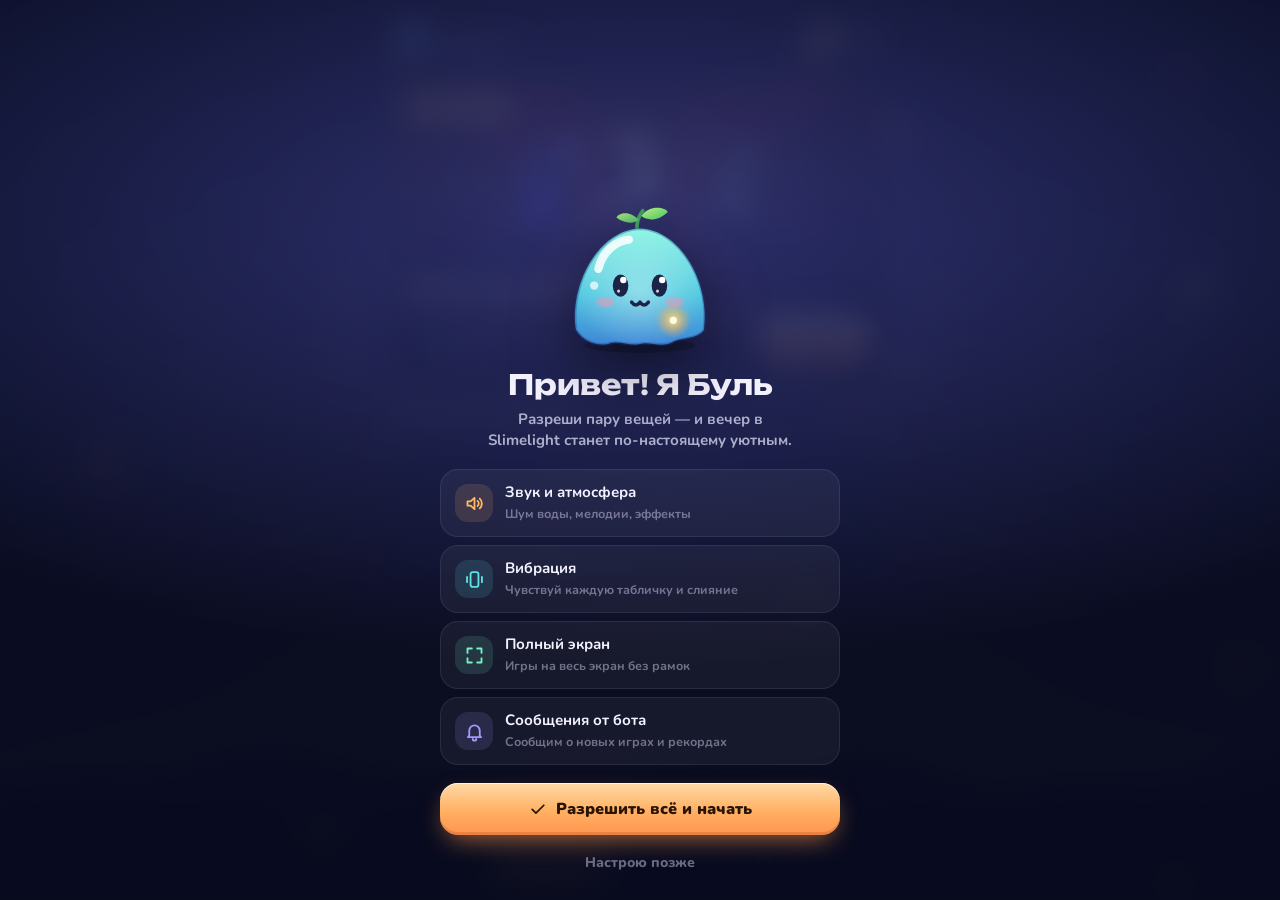
==== ПРЕВЬЮ/preview/index.html @ 26a7b018 "Add files via upload" ====
<!DOCTYPE html>
<html lang="ru">
<head>
  <meta charset="UTF-8" />
  <meta name="viewport" content="width=device-width, initial-scale=1, maximum-scale=1, user-scalable=no, viewport-fit=cover" />
  <meta name="theme-color" content="#0b1026" />
  <meta name="format-detection" content="telephone=no" />
  <title>Slimelight — игровой вечер</title>
  <link rel="preconnect" href="https://fonts.googleapis.com" />
  <link rel="preconnect" href="https://fonts.gstatic.com" crossorigin />
  <link href="https://fonts.googleapis.com/css2?family=Nunito:wght@600;700;800;900&family=Unbounded:wght@500;600;700;800&display=swap" rel="stylesheet" />
  <link rel="stylesheet" href="styles.css" />
  <script src="https://telegram.org/js/telegram-web-app.js?57"></script>
</head>
<body>
  <div id="app">
    <canvas id="bg" aria-hidden="true"></canvas>
    <main id="screens"></main>
    <nav id="tabbar"></nav>
    <canvas id="fx" aria-hidden="true"></canvas>
    <div id="layer"></div>
    <div id="toasts"></div>
  </div>
  <div id="boot">
    <div class="boot-glow"></div>
    <div class="boot-word">Slimelight</div>
  </div>
  <script src="app.js"></script>
</body>
</html>
---- ПРЕВЬЮ/preview/styles.css ----
/* ==========================================================
   SLIMELIGHT — design system
   Вечерняя палитра: глубокий индиго + тёплый свет фонарей
   ========================================================== */
:root {
  --bg0: #0a0f24;
  --bg1: #121a3a;
  --bg2: #1b2552;
  --line: rgba(196, 206, 255, 0.10);
  --line2: rgba(196, 206, 255, 0.18);
  --glass: rgba(28, 36, 82, 0.52);
  --glass2: rgba(40, 50, 108, 0.55);
  --ink: #f4f2ff;
  --ink2: rgba(232, 230, 255, 0.72);
  --ink3: rgba(214, 212, 245, 0.48);

  --amber: #ffb867;
  --amber2: #ff8f4e;
  --teal: #5fe0e4;
  --mint: #79efc2;
  --sky: #73c6ff;
  --violet: #a796ff;
  --pink: #ff8fb6;
  --coral: #ff7a7f;
  --lemon: #ffe17c;

  --r-s: 12px;
  --r-m: 18px;
  --r-l: 26px;
  --r-xl: 32px;

  --f-display: "Unbounded", "Nunito", system-ui, -apple-system, "Segoe UI", Roboto, sans-serif;
  --f-body: "Nunito", system-ui, -apple-system, "Segoe UI", Roboto, sans-serif;

  --ease-out: cubic-bezier(.22, 1, .36, 1);
  --ease-spring: cubic-bezier(.34, 1.56, .64, 1);
  --ease-in: cubic-bezier(.55, 0, .75, .2);

  --sa-top: max(env(safe-area-inset-top, 0px), calc(var(--tg-safe-area-inset-top, 0px) + var(--tg-content-safe-area-inset-top, 0px)));
  --sa-bot: max(env(safe-area-inset-bottom, 0px), var(--tg-safe-area-inset-bottom, 0px));
  --tabbar-h: 74px;
}

* { box-sizing: border-box; -webkit-tap-highlight-color: transparent; }
html, body {
  margin: 0; height: 100%; overflow: hidden;
  background: var(--bg0); color: var(--ink);
  font-family: var(--f-body); font-weight: 700;
  -webkit-font-smoothing: antialiased; -moz-osx-font-smoothing: grayscale;
  -webkit-user-select: none; user-select: none; -webkit-touch-callout: none;
  overscroll-behavior: none;
}
button { font: inherit; color: inherit; border: 0; background: none; padding: 0; cursor: pointer; }
svg { display: block; }

#app { position: fixed; inset: 0; overflow: hidden; overflow: clip; }
#bg { position: absolute; inset: 0; width: 100%; height: 100%; }
#fx { position: absolute; inset: 0; width: 100%; height: 100%; pointer-events: none; z-index: 60; }
#layer { position: absolute; inset: 0; pointer-events: none; z-index: 70; }
#layer > * { pointer-events: auto; }
#toasts { position: absolute; left: 0; right: 0; top: calc(var(--sa-top) + 10px); z-index: 90; display: flex; flex-direction: column; align-items: center; gap: 8px; pointer-events: none; }

/* ---------- boot ---------- */
#boot {
  position: fixed; inset: 0; z-index: 100; display: grid; place-items: center;
  background: radial-gradient(120% 80% at 50% 60%, #1a2150 0%, var(--bg0) 70%);
  transition: opacity .6s var(--ease-out), visibility .6s;
}
#boot.gone { opacity: 0; visibility: hidden; }
.boot-glow { position: absolute; width: 180px; height: 180px; border-radius: 50%; background: radial-gradient(circle, rgba(255,184,103,.55), rgba(255,143,78,0) 70%); filter: blur(6px); animation: bootPulse 1.6s ease-in-out infinite; }
.boot-word { position: relative; font-family: var(--f-display); font-weight: 700; font-size: 26px; letter-spacing: .02em; color: #fff3df; text-shadow: 0 0 24px rgba(255,184,103,.6); }
@keyframes bootPulse { 50% { transform: scale(1.18); opacity: .7; } }

/* ---------- screens ---------- */
#screens { position: absolute; inset: 0; z-index: 2; overflow: hidden; overflow: clip; }
.screen {
  position: absolute; inset: 0; overflow-y: auto; overflow-x: hidden;
  padding: calc(var(--sa-top) + 14px) 18px calc(var(--tabbar-h) + var(--sa-bot) + 26px);
  opacity: 0; visibility: hidden; transform: translateY(14px) scale(.985);
  transition: opacity .38s var(--ease-out), transform .5s var(--ease-out), visibility .38s;
  -webkit-overflow-scrolling: touch; scrollbar-width: none;
}
.screen::-webkit-scrollbar { display: none; }
.screen.on { opacity: 1; visibility: visible; transform: none; }
.screen.game { padding: 0; overflow: hidden; z-index: 5; background: var(--bg0); }
.screen.left { transform: translateX(-24px); }
.screen.right { transform: translateX(24px); }

/* ---------- tabbar ---------- */
#tabbar {
  position: absolute; z-index: 20; left: 50%; bottom: calc(var(--sa-bot) + 12px);
  transform: translateX(-50%); display: flex; gap: 4px; padding: 6px;
  border-radius: 999px; background: rgba(18, 24, 58, .72);
  border: 1px solid var(--line2);
  box-shadow: 0 18px 40px -12px rgba(0,0,0,.6), inset 0 1px 0 rgba(255,255,255,.06);
  backdrop-filter: blur(18px) saturate(1.3); -webkit-backdrop-filter: blur(18px) saturate(1.3);
  transition: transform .45s var(--ease-out), opacity .3s;
}
#tabbar.hide { transform: translate(-50%, 140%); opacity: 0; pointer-events: none; }
.tab {
  position: relative; display: flex; align-items: center; gap: 8px; height: 50px; padding: 0 20px;
  border-radius: 999px; color: var(--ink3); font-weight: 800; font-size: 15px;
  transition: color .3s, background .3s;
}
.tab svg { width: 22px; height: 22px; transition: transform .4s var(--ease-spring); }
.tab.on { color: #2a1606; background: linear-gradient(180deg, #ffd29a, #ffab5e); box-shadow: 0 6px 22px -4px rgba(255,160,80,.65), inset 0 1px 0 rgba(255,255,255,.55); }
.tab.on svg { transform: scale(1.08) rotate(-4deg); }
.tab:active { transform: scale(.96); }

/* ---------- common bits ---------- */
.h1 { font-family: var(--f-display); font-weight: 700; font-size: 26px; line-height: 1.12; letter-spacing: -.01em; margin: 0; }
.h2 { font-family: var(--f-display); font-weight: 600; font-size: 17px; letter-spacing: 0; margin: 0; }
.muted { color: var(--ink2); font-weight: 700; }
.dim { color: var(--ink3); }
.row { display: flex; align-items: center; gap: 10px; }
.sp { flex: 1; }

.glass {
  background: linear-gradient(180deg, rgba(44, 54, 116, .55), rgba(24, 31, 74, .55));
  border: 1px solid var(--line);
  border-radius: var(--r-l);
  box-shadow: inset 0 1px 0 rgba(255,255,255,.06), 0 20px 40px -24px rgba(0,0,0,.7);
  backdrop-filter: blur(14px); -webkit-backdrop-filter: blur(14px);
}

.btn {
  position: relative; display: inline-flex; align-items: center; justify-content: center; gap: 8px;
  height: 52px; padding: 0 22px; border-radius: 18px; font-weight: 900; font-size: 16px;
  color: #2b1405; background: linear-gradient(180deg, #ffd9a6 0%, #ffb062 55%, #ff9550 100%);
  box-shadow: 0 10px 26px -8px rgba(255,150,70,.7), inset 0 1px 0 rgba(255,255,255,.7), inset 0 -3px 0 rgba(170,70,20,.25);
  transition: transform .18s var(--ease-out), filter .2s;
}
.btn:active { transform: translateY(1px) scale(.97); filter: brightness(.96); }
.btn.ghost { color: var(--ink); background: rgba(255,255,255,.07); box-shadow: inset 0 0 0 1px var(--line2); }
.btn.teal { color: #062a2b; background: linear-gradient(180deg, #a9f6f0, #5fe0e4 60%, #3cc6d6); box-shadow: 0 10px 26px -8px rgba(80,220,230,.6), inset 0 1px 0 rgba(255,255,255,.7), inset 0 -3px 0 rgba(10,100,110,.25); }
.btn.wide { width: 100%; }
.btn svg { width: 20px; height: 20px; }

.icon-btn {
  width: 44px; height: 44px; border-radius: 15px; display: grid; place-items: center;
  background: rgba(18, 24, 58, .55); border: 1px solid var(--line2); color: var(--ink);
  backdrop-filter: blur(12px); -webkit-backdrop-filter: blur(12px);
  transition: transform .18s var(--ease-out), background .2s;
}
.icon-btn svg { width: 22px; height: 22px; }
.icon-btn:active { transform: scale(.92); background: rgba(40, 50, 100, .7); }

.chip { display: inline-flex; align-items: center; gap: 6px; height: 28px; padding: 0 11px; border-radius: 999px; font-size: 13px; font-weight: 800; background: rgba(255,255,255,.08); color: var(--ink2); }
.chip svg { width: 14px; height: 14px; }

/* ---------- odometer ---------- */
.odo { display: inline-flex; font-family: var(--f-display); font-weight: 700; font-variant-numeric: tabular-nums; line-height: 1; height: 1em; overflow: hidden; position: relative; transition: transform .25s var(--ease-spring), text-shadow .3s; }
.odo-col { display: block; width: .74em; height: 1em; overflow: hidden; text-align: center; position: relative; }
.odo-col.sep { width: .26em; }
.odo-strip { display: flex; flex-direction: column; will-change: transform; }
.odo-strip span { height: 1em; display: block; }
.odo.bump { transform: scale(1.16); text-shadow: 0 0 18px rgba(255, 220, 150, .9); }
.odo-col.new { animation: odoIn .4s var(--ease-spring); }
@keyframes odoIn { from { width: 0; opacity: 0; } }

/* ---------- toast ---------- */
.toast {
  display: flex; align-items: center; gap: 10px; max-width: 88vw;
  padding: 10px 16px 10px 10px; border-radius: 18px; font-weight: 800; font-size: 14px;
  background: rgba(22, 28, 66, .92); border: 1px solid var(--line2);
  box-shadow: 0 16px 34px -12px rgba(0,0,0,.7);
  backdrop-filter: blur(16px); -webkit-backdrop-filter: blur(16px);
  animation: toastIn .55s var(--ease-spring) both;
}
.toast.out { animation: toastOut .35s var(--ease-in) both; }
.toast .t-ic { width: 34px; height: 34px; flex: none; border-radius: 12px; display: grid; place-items: center; background: linear-gradient(180deg, #ffd29a, #ff9f57); color: #3b1a05; }
.toast .t-ic svg { width: 20px; height: 20px; }
.toast small { display: block; font-size: 12px; color: var(--ink3); font-weight: 700; }
@keyframes toastIn { from { opacity: 0; transform: translateY(-20px) scale(.9); } }
@keyframes toastOut { to { opacity: 0; transform: translateY(-14px) scale(.95); } }

/* ---------- modal ---------- */
.veil { position: absolute; inset: 0; z-index: 80; display: flex; align-items: flex-end; justify-content: center; padding: 16px 14px calc(var(--sa-bot) + 16px); background: rgba(5, 8, 22, .55); backdrop-filter: blur(6px); -webkit-backdrop-filter: blur(6px); animation: fadeIn .35s var(--ease-out) both; }
.veil.center { align-items: center; }
.veil.out { animation: fadeOut .3s ease both; }
.veil.out .sheet { animation: sheetOut .3s var(--ease-in) both; }
.sheet {
  position: relative; width: 100%; max-width: 440px; padding: 22px 20px 20px; border-radius: 30px;
  background: linear-gradient(180deg, #232d66 0%, #161d48 100%);
  border: 1px solid var(--line2);
  box-shadow: 0 30px 80px -20px rgba(0,0,0,.8), inset 0 1px 0 rgba(255,255,255,.08);
  animation: sheetIn .6s var(--ease-spring) both;
}
@keyframes fadeIn { from { opacity: 0; } }
@keyframes fadeOut { to { opacity: 0; } }
@keyframes sheetIn { from { opacity: 0; transform: translateY(60px) scale(.94); } }
@keyframes sheetOut { to { opacity: 0; transform: translateY(40px) scale(.96); } }

/* result sheet */
.res-hero { display: flex; flex-direction: column; align-items: center; text-align: center; margin-top: -64px; }
.res-hero .mascot { width: 116px; height: 104px; filter: drop-shadow(0 14px 22px rgba(0,0,0,.45)); animation: bob 2.6s ease-in-out infinite; }
.res-title { font-family: var(--f-display); font-weight: 700; font-size: 25px; margin: 8px 0 2px; }
.res-sub { color: var(--ink2); font-size: 14px; }
.res-score { font-family: var(--f-display); font-size: 46px; font-weight: 700; margin: 14px 0 4px; color: #fff4dc; text-shadow: 0 0 28px rgba(255,190,110,.55); }
.res-record { display: inline-flex; align-items: center; gap: 6px; height: 28px; padding: 0 12px; border-radius: 999px; font-size: 13px; font-weight: 900; color: #3a1c05; background: linear-gradient(180deg, #ffe7a6, #ffbf5c); animation: pop .6s .3s var(--ease-spring) both; }
.res-lines { margin: 16px 0 18px; display: grid; gap: 8px; }
.res-line { display: flex; align-items: center; justify-content: space-between; padding: 11px 14px; border-radius: 16px; background: rgba(255,255,255,.05); font-size: 14px; color: var(--ink2); }
.res-line b { color: var(--ink); font-family: var(--f-display); font-weight: 600; font-size: 14px; }
.res-btns { display: grid; grid-template-columns: 1fr 1.4fr; gap: 10px; }
@keyframes pop { from { opacity: 0; transform: scale(.4); } }
@keyframes bob { 50% { transform: translateY(-6px); } }

/* ---------- welcome ---------- */
.welcome { position: absolute; inset: 0; z-index: 85; display: flex; flex-direction: column; align-items: center; justify-content: flex-end; padding: calc(var(--sa-top) + 20px) 22px calc(var(--sa-bot) + 22px); background: radial-gradient(120% 70% at 50% 25%, rgba(46,52,120,.88), rgba(8,11,30,.97) 70%); backdrop-filter: blur(14px); -webkit-backdrop-filter: blur(14px); animation: fadeIn .5s both; overflow-y: auto; }
.welcome.out { animation: fadeOut .45s both; }
.welcome .mascot { width: 168px; height: 150px; margin-bottom: 10px; animation: bob 3s ease-in-out infinite; filter: drop-shadow(0 20px 30px rgba(0,0,0,.5)); }
.welcome h1 { font-family: var(--f-display); font-weight: 700; font-size: 28px; text-align: center; margin: 4px 0 8px; line-height: 1.15; }
.welcome p { margin: 0 0 18px; color: var(--ink2); text-align: center; font-size: 15px; max-width: 320px; line-height: 1.4; }
.perm-list { width: 100%; max-width: 400px; display: grid; gap: 8px; margin-bottom: 18px; }
.perm { display: flex; align-items: center; gap: 12px; padding: 12px 14px; border-radius: 18px; background: rgba(255,255,255,.05); border: 1px solid var(--line); animation: sheetIn .6s var(--ease-spring) both; }
.perm .p-ic { width: 38px; height: 38px; border-radius: 13px; display: grid; place-items: center; flex: none; }
.perm .p-ic svg { width: 21px; height: 21px; }
.perm b { display: block; font-size: 15px; }
.perm small { color: var(--ink3); font-size: 12.5px; font-weight: 700; }
.welcome .btn { width: 100%; max-width: 400px; }
.welcome .later { margin-top: 12px; color: var(--ink3); font-size: 14px; font-weight: 800; padding: 6px 12px; }

/* ==========================================================
   HOME
   ========================================================== */
.home-top { display: flex; align-items: center; gap: 12px; margin-bottom: 18px; }
.avatar { position: relative; width: 46px; height: 46px; border-radius: 16px; overflow: hidden; flex: none; background: linear-gradient(160deg, #3b4aa0, #232c66); display: grid; place-items: center; box-shadow: 0 0 0 2px rgba(255,190,110,.55), 0 8px 20px -6px rgba(255,160,80,.5); }
.avatar img { width: 100%; height: 100%; object-fit: cover; }
.avatar .mascot { width: 90%; height: 90%; margin-top: 12%; }
.avatar .ini { font-family: var(--f-display); font-weight: 700; font-size: 18px; }
.hello small { display: block; color: var(--ink3); font-size: 13px; }
.hello b { display: block; font-family: var(--f-display); font-weight: 600; font-size: 17px; max-width: 52vw; white-space: nowrap; overflow: hidden; text-overflow: ellipsis; }
.lvl-pill { display: flex; align-items: center; gap: 7px; height: 38px; padding: 0 12px 0 6px; border-radius: 999px; background: rgba(255,255,255,.07); border: 1px solid var(--line); font-size: 14px; font-weight: 900; }
.lvl-pill i { width: 28px; height: 28px; border-radius: 50%; display: grid; place-items: center; font-style: normal; font-family: var(--f-display); font-size: 12px; color: #3a1c05; background: linear-gradient(180deg, #ffe2a8, #ffae5e); }

.hero { position: relative; display: flex; align-items: flex-end; justify-content: space-between; margin: 4px 0 18px; min-height: 104px; }
.hero .h1 { max-width: 64%; }
.hero .h1 em { font-style: normal; background: linear-gradient(90deg, #ffd59c, #ff9a63); -webkit-background-clip: text; background-clip: text; color: transparent; }
.hero .hero-sub { margin-top: 8px; font-size: 14px; }
.hero-mascot { position: absolute; right: -6px; bottom: -8px; width: 128px; height: 124px; }
.hero-mascot .mascot { width: 100%; height: 100%; animation: bob 3.2s ease-in-out infinite; filter: drop-shadow(0 16px 20px rgba(0,0,0,.45)); }

.games { display: grid; grid-template-columns: 1fr 1fr; gap: 12px; }
.gcard {
  position: relative; height: 218px; border-radius: 28px; overflow: hidden; text-align: left;
  padding: 14px; display: flex; flex-direction: column; justify-content: flex-end;
  border: 1px solid rgba(255,255,255,.12);
  box-shadow: 0 22px 40px -22px rgba(0,0,0,.9), inset 0 1px 0 rgba(255,255,255,.14);
  transition: transform .3s var(--ease-out), box-shadow .3s;
  animation: cardIn .7s var(--ease-spring) both;
  isolation: isolate;
}
.gcard:nth-child(2) { animation-delay: .06s; } .gcard:nth-child(3) { animation-delay: .12s; } .gcard:nth-child(4) { animation-delay: .18s; }
@keyframes cardIn { from { opacity: 0; transform: translateY(26px) scale(.94); } }
.gcard:active { transform: scale(.965); }
.gcard .art { position: absolute; inset: 0; z-index: -1; }
.gcard .art svg { width: 100%; height: 100%; }
.gcard .shade { position: absolute; left: 0; right: 0; bottom: 0; height: 58%; z-index: -1; }
.gcard h3 { margin: 0; font-family: var(--f-display); font-weight: 700; font-size: 18px; letter-spacing: -.01em; text-shadow: 0 2px 10px rgba(0,0,0,.35); }
.gcard p { margin: 3px 0 9px; font-size: 12.5px; color: rgba(255,255,255,.78); }
.gcard .best { align-self: flex-start; display: inline-flex; align-items: center; gap: 5px; height: 25px; padding: 0 9px; border-radius: 999px; font-size: 12px; font-weight: 900; background: rgba(0,0,0,.28); color: #fff; backdrop-filter: blur(6px); -webkit-backdrop-filter: blur(6px); }
.gcard .best svg { width: 13px; height: 13px; }
.gc-mines { background: linear-gradient(165deg, #1f4a7a 0%, #142a57 55%, #0e1b40 100%); }
.gc-mines .shade { background: linear-gradient(180deg, transparent, rgba(8, 16, 42, .85)); }
.gc-2048 { background: linear-gradient(165deg, #ffb59a 0%, #f07a8e 50%, #b44e8c 100%); }
.gc-2048 .shade { background: linear-gradient(180deg, transparent, rgba(110, 30, 80, .75)); }
.gc-snake { background: linear-gradient(165deg, #3fc79a 0%, #1e8a7c 50%, #134f5f 100%); }
.gc-snake .shade { background: linear-gradient(180deg, transparent, rgba(8, 50, 58, .82)); }
.gc-blocks { background: linear-gradient(165deg, #8f7bff 0%, #5b55d6 50%, #33308f 100%); }
.gc-blocks .shade { background: linear-gradient(180deg, transparent, rgba(30, 24, 90, .8)); }

.unlock-card { margin-top: 14px; padding: 14px 16px; display: flex; align-items: center; gap: 14px; animation: cardIn .7s .24s var(--ease-spring) both; }
.unlock-card .u-ic { width: 52px; height: 52px; border-radius: 17px; flex: none; display: grid; place-items: center; background: linear-gradient(160deg, #ffe0a3, #ff9d5c); color: #4a2307; box-shadow: 0 10px 22px -8px rgba(255,150,70,.7); }
.unlock-card .u-ic svg { width: 26px; height: 26px; }
.unlock-card b { display: block; font-size: 15px; }
.unlock-card small { display: block; color: var(--ink3); font-size: 12.5px; margin: 2px 0 8px; }
.pbar { position: relative; height: 8px; border-radius: 99px; background: rgba(255,255,255,.08); overflow: hidden; }
.pbar i { position: absolute; left: 0; top: 0; bottom: 0; border-radius: 99px; background: linear-gradient(90deg, #ffcf8a, #ff9254); box-shadow: 0 0 12px rgba(255,160,80,.7); transition: width 1s var(--ease-out); }

/* ==========================================================
   PROFILE
   ========================================================== */
.pf-card { position: relative; padding: 22px 18px 18px; text-align: center; overflow: hidden; }
.pf-card::before { content: ""; position: absolute; left: 50%; top: -60px; width: 260px; height: 200px; transform: translateX(-50%); background: radial-gradient(closest-side, rgba(255,180,100,.35), transparent); pointer-events: none; }
.pf-ava { position: relative; width: 96px; height: 96px; margin: 0 auto 12px; }
.pf-ava .avatar { width: 96px; height: 96px; border-radius: 32px; }
.pf-ava .avatar .ini { font-size: 34px; }
.pf-ava .ring { position: absolute; inset: -7px; border-radius: 38px; border: 2px dashed rgba(255,200,130,.35); animation: spin 22s linear infinite; }
@keyframes spin { to { transform: rotate(360deg); } }
.pf-lvl { position: absolute; right: -8px; bottom: -6px; min-width: 36px; height: 36px; padding: 0 6px; border-radius: 13px; display: grid; place-items: center; font-family: var(--f-display); font-size: 14px; font-weight: 700; color: #3a1c05; background: linear-gradient(180deg, #ffe2a8, #ffa95a); box-shadow: 0 6px 14px -4px rgba(255,150,70,.8), 0 0 0 3px #1c2456; }
.pf-name { font-family: var(--f-display); font-weight: 700; font-size: 21px; margin: 0; }
.pf-user { color: var(--ink3); font-size: 14px; margin-top: 2px; }
.pf-xp { margin-top: 16px; text-align: left; }
.pf-xp .row { justify-content: space-between; font-size: 13px; color: var(--ink2); margin-bottom: 7px; }
.pf-xp .pbar { height: 10px; }
.pf-xp .pbar i { background: linear-gradient(90deg, #7fe8ff, #a796ff, #ff8fb6); box-shadow: 0 0 14px rgba(160,150,255,.7); }

.sec-title { display: flex; align-items: center; justify-content: space-between; margin: 24px 2px 12px; }
.sec-title .h2 { font-size: 16px; }
.sec-title span { color: var(--ink3); font-size: 13px; }

.tiles-progress { padding: 16px; }
.tiles-progress .dots { display: grid; grid-template-columns: repeat(10, 1fr); gap: 6px; margin-top: 12px; }
.tiles-progress .dots i { aspect-ratio: 1; border-radius: 9px; background: rgba(255,255,255,.07); border: 1px solid var(--line); display: grid; place-items: center; font-style: normal; }
.tiles-progress .dots i.on { background: linear-gradient(160deg, #ffe7a0, #ffb04d); border-color: transparent; box-shadow: 0 0 14px -2px rgba(255,180,80,.8); animation: pop .5s var(--ease-spring) both; }
.tiles-progress .dots i.on::after { content: ""; width: 34%; height: 34%; border-radius: 50%; background: rgba(255,255,255,.85); }

.stats { display: grid; grid-template-columns: 1fr 1fr; gap: 10px; }
.stat { padding: 14px; border-radius: 22px; position: relative; overflow: hidden; }
.stat .s-ic { width: 36px; height: 36px; border-radius: 12px; display: grid; place-items: center; margin-bottom: 10px; }
.stat .s-ic svg { width: 20px; height: 20px; }
.stat b { display: block; font-family: var(--f-display); font-weight: 700; font-size: 20px; }
.stat small { display: block; color: var(--ink3); font-size: 12.5px; margin-top: 2px; }

.ach { display: grid; grid-template-columns: repeat(3, 1fr); gap: 10px; }
.badge { padding: 12px 8px 10px; border-radius: 20px; text-align: center; background: linear-gradient(180deg, rgba(38,46,104,.78), rgba(24,30,74,.78)); border: 1px solid var(--line); }
.badge .b-ic { width: 48px; height: 48px; margin: 0 auto 8px; border-radius: 16px; display: grid; place-items: center; background: rgba(255,255,255,.06); color: var(--ink3); }
.badge .b-ic svg { width: 26px; height: 26px; }
.badge b { display: block; font-size: 12px; line-height: 1.2; }
.badge small { display: block; font-size: 10.5px; color: var(--ink3); margin-top: 3px; line-height: 1.25; }
.badge.lock { opacity: .55; }
.badge.lock b { color: var(--ink2); }
.badge.on .b-ic { color: #3a1c05; background: linear-gradient(160deg, #ffe7a6, #ffa95a); box-shadow: 0 8px 18px -6px rgba(255,160,80,.75); }

.settings { padding: 6px; }
.set-row { display: flex; align-items: center; gap: 12px; padding: 12px 10px; border-radius: 18px; width: 100%; text-align: left; }
.set-row + .set-row { border-top: 1px solid var(--line); border-radius: 0 0 18px 18px; }
.set-row .s-ic { width: 38px; height: 38px; border-radius: 13px; display: grid; place-items: center; flex: none; }
.set-row .s-ic svg { width: 20px; height: 20px; }
.set-row b { display: block; font-size: 15px; }
.set-row small { display: block; color: var(--ink3); font-size: 12.5px; }
.switch { position: relative; width: 52px; height: 31px; border-radius: 99px; background: rgba(255,255,255,.12); flex: none; transition: background .3s; }
.switch::after { content: ""; position: absolute; top: 3px; left: 3px; width: 25px; height: 25px; border-radius: 50%; background: #fff; box-shadow: 0 3px 8px rgba(0,0,0,.35); transition: transform .4s var(--ease-spring); }
.switch.on { background: linear-gradient(90deg, #5fe0e4, #79efc2); }
.switch.on::after { transform: translateX(21px); }
.danger { color: #ff9a9a; }
.foot-note { text-align: center; color: var(--ink3); font-size: 12px; margin-top: 22px; }

/* ==========================================================
   GAME COMMON
   ========================================================== */
.g-root { position: absolute; inset: 0; display: flex; flex-direction: column; overflow: hidden; overflow: clip; }
.g-hud { position: relative; z-index: 6; display: flex; align-items: center; gap: 10px; padding: calc(var(--sa-top) + 10px) 14px 8px; }
.g-title { font-family: var(--f-display); font-weight: 700; font-size: 17px; }
.g-score { display: flex; flex-direction: column; align-items: flex-end; min-width: 92px; padding: 6px 14px; border-radius: 16px; background: rgba(12, 18, 48, .55); border: 1px solid var(--line2); backdrop-filter: blur(12px); -webkit-backdrop-filter: blur(12px); }
.g-score small { font-size: 10.5px; color: var(--ink3); letter-spacing: .08em; text-transform: uppercase; font-weight: 900; }
.g-score .odo { font-size: 21px; color: #fff4dc; }
.g-best { display: flex; flex-direction: column; align-items: flex-end; padding: 6px 12px; border-radius: 16px; background: rgba(255,255,255,.05); }
.g-best small { font-size: 10.5px; color: var(--ink3); letter-spacing: .08em; text-transform: uppercase; font-weight: 900; }
.g-best b { font-family: var(--f-display); font-weight: 600; font-size: 15px; color: var(--ink2); }

.lobby { position: absolute; inset: 0; z-index: 10; display: flex; flex-direction: column; justify-content: flex-end; padding: calc(var(--sa-top) + 70px) 16px calc(var(--sa-bot) + 18px); background: linear-gradient(180deg, rgba(6,10,28,0) 0%, rgba(6,10,28,.55) 45%, rgba(6,10,28,.88) 100%); transition: opacity .45s var(--ease-out), visibility .45s; }
.lobby.gone { opacity: 0; visibility: hidden; }
.lobby.gone .l-card { transform: translateY(30px); }
.lobby h2 { font-family: var(--f-display); font-weight: 700; font-size: 27px; margin: 0 0 4px; }
.lobby > p { margin: 0 0 16px; color: var(--ink2); font-size: 14px; }
.l-list { display: grid; gap: 10px; }
.l-card { position: relative; display: flex; align-items: center; gap: 14px; padding: 14px; border-radius: 24px; text-align: left; overflow: hidden; background: linear-gradient(180deg, rgba(40, 52, 112, .72), rgba(22, 30, 74, .72)); border: 1px solid var(--line2); box-shadow: inset 0 1px 0 rgba(255,255,255,.07); backdrop-filter: blur(14px); -webkit-backdrop-filter: blur(14px); transition: transform .5s var(--ease-out); animation: sheetIn .6s var(--ease-spring) both; }
.l-card:nth-child(2) { animation-delay: .07s; } .l-card:nth-child(3) { animation-delay: .14s; }
.l-card:active { transform: scale(.97); }
.l-card .l-ic { width: 56px; height: 56px; border-radius: 18px; flex: none; display: grid; place-items: center; font-family: var(--f-display); font-weight: 700; font-size: 15px; }
.l-card b { display: block; font-size: 16.5px; font-weight: 900; }
.l-card small { display: block; color: var(--ink2); font-size: 12.5px; margin-top: 2px; }
.l-card .l-best { text-align: right; }
.l-card .l-best small { color: var(--ink3); font-size: 11px; }
.l-card .l-best b { font-family: var(--f-display); font-size: 14px; font-weight: 600; }
.l-card.locked { opacity: .75; }
.l-card.locked .l-ic { background: rgba(255,255,255,.07) !important; color: var(--ink3) !important; }

.float-pts { position: absolute; z-index: 75; pointer-events: none; font-family: var(--f-display); font-weight: 700; font-size: 16px; color: #fff1c9; text-shadow: 0 0 10px rgba(255,190,90,.9), 0 2px 0 rgba(90,40,0,.4); animation: floatUp 1s var(--ease-out) forwards; white-space: nowrap; }
@keyframes floatUp { 0% { opacity: 0; transform: translate(-50%, 0) scale(.6); } 18% { opacity: 1; transform: translate(-50%, -14px) scale(1.12); } 100% { opacity: 0; transform: translate(-50%, -54px) scale(1); } }
.shake { animation: shake .5s cubic-bezier(.36,.07,.19,.97) both; }
@keyframes shake { 10%, 90% { transform: translate3d(-2px, 1px, 0); } 20%, 80% { transform: translate3d(4px, -2px, 0); } 30%, 50%, 70% { transform: translate3d(-6px, 2px, 0); } 40%, 60% { transform: translate3d(6px, -1px, 0); } }

.combo-pop { position: absolute; z-index: 30; left: 50%; pointer-events: none; font-family: var(--f-display); font-weight: 800; font-size: 30px; white-space: nowrap; color: #fff; text-shadow: 0 0 20px rgba(255,170,90,.9), 0 3px 0 rgba(120,40,10,.45); animation: comboPop 1.2s var(--ease-out) forwards; }
.combo-pop small { display: block; text-align: center; font-size: 15px; color: #ffe2b0; }
@keyframes comboPop { 0% { opacity: 0; transform: translate(-50%, 10px) scale(.4) rotate(-6deg); } 20% { opacity: 1; transform: translate(-50%, 0) scale(1.15) rotate(2deg); } 35% { transform: translate(-50%, 0) scale(1) rotate(0); } 80% { opacity: 1; } 100% { opacity: 0; transform: translate(-50%, -40px) scale(.95); } }

/* ==========================================================
   MINESWEEPER
   ========================================================== */
.mn .g-hud { z-index: 12; }
.mn .g-hud > * { transition: opacity .35s; }
.mn.in-lobby .g-hud > :not([data-a=back]) { opacity: 0; pointer-events: none; }
.mn-scene { position: absolute; inset: 0; width: 100%; height: 100%; z-index: 0; }
.mn-hearts { display: flex; gap: 3px; }
.heart { width: 26px; height: 24px; position: relative; }
.heart svg { width: 100%; height: 100%; position: absolute; inset: 0; }
.heart .h-full { transition: opacity .3s; filter: drop-shadow(0 0 6px rgba(255,110,140,.65)); }
.heart.lost .h-full { animation: heartBreak .9s var(--ease-in) forwards; }
.heart.in .h-full { animation: pop .5s var(--ease-spring) both; }
@keyframes heartBreak { 0% { transform: scale(1); } 15% { transform: scale(1.35); } 30% { transform: scale(1.2) rotate(-8deg); opacity: 1; } 100% { transform: translateY(26px) rotate(30deg) scale(.6); opacity: 0; } }
.mn-meta { display: flex; gap: 6px; margin-top: 4px; }
.mn-meta .chip { height: 26px; background: rgba(10,16,44,.55); border: 1px solid var(--line); backdrop-filter: blur(10px); -webkit-backdrop-filter: blur(10px); }
.mn-meta .chip svg { width: 15px; height: 15px; }

.mn-viewport { position: relative; z-index: 2; flex: 1; overflow: auto; display: flex; scrollbar-width: none; -webkit-overflow-scrolling: touch; padding: 10px 10px; }
.mn-viewport::-webkit-scrollbar { display: none; }
.mn-board {
  --cs: 32px; margin: auto; position: relative; display: grid;
  grid-template-columns: repeat(var(--cols), var(--cs)); grid-auto-rows: var(--cs);
  gap: calc(var(--cs) * .07); padding: calc(var(--cs) * .22);
  border-radius: calc(var(--cs) * .5);
  background: linear-gradient(180deg, rgba(12, 26, 58, .55), rgba(8, 18, 44, .66));
  box-shadow: 0 0 0 1px rgba(140, 220, 255, .10), 0 30px 60px -20px rgba(0, 0, 0, .65), inset 0 1px 0 rgba(255,255,255,.06);
  touch-action: manipulation;
}
.mn-board.lock { pointer-events: none; }
.cell {
  position: relative; border-radius: calc(var(--cs) * .26);
  background:
    radial-gradient(120% 90% at 30% 18%, rgba(255,255,255,.16), rgba(255,255,255,0) 55%),
    linear-gradient(180deg, #4a5d93 0%, #36477c 55%, #2b3a69 100%);
  box-shadow: inset 0 -3px 0 rgba(14, 20, 52, .45), inset 0 1px 0 rgba(200, 220, 255, .28), 0 2px 4px rgba(0, 0, 0, .3);
  transition: transform .15s var(--ease-out), filter .2s;
  font-family: var(--f-display); font-weight: 700; font-size: calc(var(--cs) * .52);
  display: grid; place-items: center; line-height: 1;
}
.cell::before { /* мох */
  content: ""; position: absolute; left: 12%; right: 12%; top: 6%; height: 18%; border-radius: 40%;
  background: linear-gradient(180deg, rgba(126, 224, 190, .32), rgba(126, 224, 190, 0)); pointer-events: none;
}
.cell.alt { background:
    radial-gradient(120% 90% at 30% 18%, rgba(255,255,255,.15), rgba(255,255,255,0) 55%),
    linear-gradient(180deg, #46598e 0%, #334476 55%, #293866 100%); }
.cell.press { transform: scale(.9); filter: brightness(1.18); }
.cell.o {
  background: radial-gradient(100% 100% at 50% 30%, rgba(100, 210, 255, .16), rgba(60, 160, 220, .08));
  box-shadow: inset 0 0 0 1px rgba(130, 220, 255, .10), inset 0 6px 12px -6px rgba(0, 10, 30, .5);
}
.cell.o::before { display: none; }
.cell.sink { animation: sink .42s var(--ease-out) both; }
@keyframes sink { 0% { transform: scale(1); filter: brightness(1.4); } 40% { transform: scale(.78); } 100% { transform: scale(1); filter: none; } }
.cell.o::after { content: ""; position: absolute; inset: 0; border-radius: inherit; border: 1.5px solid rgba(170, 235, 255, .7); opacity: 0; pointer-events: none; }
.cell.sink::after { animation: ripple .7s var(--ease-out) both; }
@keyframes ripple { 0% { opacity: .9; transform: scale(.4); } 100% { opacity: 0; transform: scale(1.6); } }
.cell.n1 { color: #8fd8ff; text-shadow: 0 0 10px rgba(110, 200, 255, .65); }
.cell.n2 { color: #85f2bd; text-shadow: 0 0 10px rgba(110, 240, 180, .6); }
.cell.n3 { color: #ffa48f; text-shadow: 0 0 10px rgba(255, 150, 130, .6); }
.cell.n4 { color: #c8a8ff; text-shadow: 0 0 10px rgba(190, 160, 255, .65); }
.cell.n5 { color: #ffcf6e; text-shadow: 0 0 10px rgba(255, 200, 100, .6); }
.cell.n6 { color: #6fe9e2; text-shadow: 0 0 10px rgba(100, 230, 220, .6); }
.cell.n7 { color: #ff96cc; text-shadow: 0 0 10px rgba(255, 140, 200, .6); }
.cell.n8 { color: #eef2ff; text-shadow: 0 0 10px rgba(230, 236, 255, .6); }
.cell .sign { position: absolute; left: 4%; right: 4%; bottom: 6%; top: -14%; pointer-events: none; transform-origin: 50% 100%; animation: signIn .55s var(--ease-spring) both; z-index: 2; }
.cell .sign svg { width: 100%; height: 100%; filter: drop-shadow(0 2px 2px rgba(0,0,0,.45)); }
.cell .sign.out { animation: signOut .28s var(--ease-in) forwards; }
.cell .sign.crumble { animation: crumble .7s var(--ease-in) forwards; }
.cell .sign.fade { animation: signFade .35s ease forwards; }
@keyframes signIn { 0% { transform: translateY(-40%) scale(.3) rotate(-14deg); opacity: 0; } 55% { transform: translateY(0) scale(1.12, .9) rotate(6deg); opacity: 1; } 75% { transform: scale(.96, 1.04) rotate(-3deg); } 100% { transform: none; } }
@keyframes signOut { to { transform: translateY(-30%) scale(.4) rotate(12deg); opacity: 0; } }
@keyframes signFade { to { opacity: 0; transform: scale(.6); } }
@keyframes crumble { 0% { transform: rotate(0); } 25% { transform: rotate(-10deg); } 100% { transform: translateY(40%) rotate(30deg) scale(.6); opacity: 0; } }
.cell .xmark { position: absolute; inset: 14%; pointer-events: none; animation: pop .4s var(--ease-spring) both; }
.cell .mine { position: absolute; inset: 8%; pointer-events: none; animation: mineIn .5s var(--ease-spring) both; }
.cell .mine svg { width: 100%; height: 100%; }
@keyframes mineIn { from { transform: scale(0) rotate(-40deg); opacity: 0; } }
.cell.boom { background: radial-gradient(circle at 50% 50%, rgba(255, 120, 90, .55), rgba(255, 80, 80, .12) 70%); box-shadow: 0 0 18px rgba(255, 110, 80, .65), inset 0 0 0 1px rgba(255, 160, 130, .5); }
.cell.boom .mine { animation: mineBoom .6s var(--ease-spring) both; }
@keyframes mineBoom { 0% { transform: scale(1.8); filter: brightness(3); } 100% { transform: scale(1); } }
.cell.hint { animation: hintPulse .9s ease 2; }
@keyframes hintPulse { 50% { filter: brightness(1.6); transform: scale(.94); } }

.mn-tools { position: relative; z-index: 6; display: flex; align-items: center; gap: 10px; padding: 8px 14px calc(var(--sa-bot) + 14px); }
.seg { position: relative; flex: 1; display: grid; grid-template-columns: 1fr 1fr; height: 56px; padding: 5px; border-radius: 20px; background: rgba(10, 16, 44, .62); border: 1px solid var(--line2); backdrop-filter: blur(14px); -webkit-backdrop-filter: blur(14px); }
.seg .knob { position: absolute; top: 5px; bottom: 5px; left: 5px; width: calc(50% - 5px); border-radius: 15px; background: linear-gradient(180deg, #ffd8a2, #ffa95b); box-shadow: 0 8px 20px -6px rgba(255,150,70,.7), inset 0 1px 0 rgba(255,255,255,.6); transition: transform .45s var(--ease-spring); }
.seg.r .knob { transform: translateX(100%); }
.seg button { position: relative; z-index: 1; display: flex; align-items: center; justify-content: center; gap: 8px; font-weight: 900; font-size: 15px; color: var(--ink2); transition: color .3s; }
.seg button.on { color: #3a1c05; }
.seg button svg { width: 24px; height: 24px; }
.zoom { display: flex; flex-direction: column; gap: 4px; }
.zoom .icon-btn { width: 40px; height: 26px; border-radius: 10px; }
.zoom .icon-btn svg { width: 16px; height: 16px; }

/* ==========================================================
   2048
   ========================================================== */
.t-root { background: radial-gradient(120% 70% at 50% 0%, #3a2b6e 0%, #1a1a4a 45%, #0d1030 100%); }
.t-root::before { content: ""; position: absolute; inset: 0; background: radial-gradient(60% 40% at 80% 85%, rgba(255,140,120,.18), transparent 70%), radial-gradient(50% 35% at 10% 60%, rgba(120,200,255,.14), transparent 70%); pointer-events: none; }
.t-modes { position: relative; z-index: 3; display: flex; gap: 8px; padding: 6px 14px 4px; }
.t-mode { flex: 1; height: 46px; border-radius: 16px; font-weight: 900; font-size: 15px; color: var(--ink2); background: rgba(255,255,255,.06); border: 1px solid var(--line); display: flex; align-items: center; justify-content: center; gap: 6px; transition: all .3s var(--ease-out); }
.t-mode svg { width: 15px; height: 15px; }
.t-mode.on { color: #3b1405; background: linear-gradient(180deg, #ffd3b0, #ff9f86); border-color: transparent; box-shadow: 0 10px 22px -8px rgba(255,130,110,.75), inset 0 1px 0 rgba(255,255,255,.6); }
.t-mode.locked { color: var(--ink3); }
.t-mode small { font-size: 11px; opacity: .8; }
.t-stage { position: relative; z-index: 2; flex: 1; display: flex; align-items: center; justify-content: center; padding: 8px 14px; min-height: 0; touch-action: none; }
.t-canvas { display: block; touch-action: none; }
.t-foot { position: relative; z-index: 3; display: flex; align-items: center; gap: 10px; padding: 6px 14px calc(var(--sa-bot) + 14px); }
.t-foot .hint { flex: 1; color: var(--ink3); font-size: 13px; display: flex; align-items: center; gap: 8px; }
.t-foot .hint svg { width: 22px; height: 22px; flex: none; }
.t-prog { display: flex; align-items: center; gap: 8px; font-size: 13px; color: var(--ink2); }

/* ==========================================================
   SNAKE / BLOCKS
   ========================================================== */
.s-root { background: radial-gradient(120% 70% at 50% 0%, #17485a 0%, #0f2a3e 45%, #0a1528 100%); }
.b-root { background: radial-gradient(120% 70% at 50% 0%, #34307e 0%, #1d1c55 45%, #0e1032 100%); }
.s-stage, .b-stage { position: relative; z-index: 2; flex: 1; min-height: 0; display: flex; align-items: center; justify-content: center; padding: 6px 12px; touch-action: none; }
.s-stage canvas, .b-stage canvas { display: block; touch-action: none; }
.s-foot { position: relative; z-index: 3; display: flex; justify-content: center; gap: 8px; padding: 6px 14px calc(var(--sa-bot) + 14px); }
.tap-hint { position: absolute; left: 50%; top: 50%; transform: translate(-50%, -50%); z-index: 4; pointer-events: none; text-align: center; padding: 16px 20px; border-radius: 22px; background: rgba(8, 16, 36, .6); border: 1px solid var(--line2); backdrop-filter: blur(10px); -webkit-backdrop-filter: blur(10px); transition: opacity .35s, transform .45s var(--ease-out); }
.tap-hint.gone { opacity: 0; transform: translate(-50%, -40%) scale(.95); }
.tap-hint b { display: block; font-family: var(--f-display); font-weight: 700; font-size: 17px; margin-bottom: 4px; }
.tap-hint small { color: var(--ink2); font-size: 13px; }
.tap-hint svg { width: 46px; height: 46px; margin: 0 auto 8px; color: var(--mint); animation: swipeHint 1.6s ease-in-out infinite; }
@keyframes swipeHint { 0%, 100% { transform: translateX(-12px); } 50% { transform: translateX(12px); } }
.s-mode { display: flex; gap: 8px; }

@media (min-width: 560px) {
  .screen:not(.game) { padding-left: calc(50% - 250px); padding-right: calc(50% - 250px); }
}
@media (prefers-reduced-motion: reduce) {
  * { animation-duration: .01ms !important; transition-duration: .01ms !important; }
}

/* ==========================================================
   БЛОКИ: стили, смена тем, брейккор-ивент
   ========================================================== */
.b-root { background: #0e1032; }
.b-bg { position: absolute; inset: 0; z-index: 0; overflow: hidden; }
.b-bg .lay { position: absolute; inset: 0; opacity: 0; transition: opacity .9s var(--ease-out); }
.b-bg .l-classic { background: radial-gradient(120% 70% at 50% 0%, #34307e 0%, #1d1c55 45%, #0e1032 100%); }
.b-bg .l-domino { background-color: #f3f2ee; background-size: 160px 160px; }
.b-bg .l-domino::after { content: ""; position: absolute; inset: 0; background: radial-gradient(90% 60% at 50% 35%, rgba(255,255,255,.7), rgba(255,255,255,0) 70%), radial-gradient(120% 90% at 50% 50%, rgba(0,0,0,0) 55%, rgba(0,0,0,.12) 100%); }
.b-bg .l-pixel { background-size: cover; background-position: center bottom; image-rendering: pixelated; }
.b-bg .px-clouds { position: absolute; left: 0; right: 0; top: 4%; height: 28%; background-repeat: repeat-x; background-size: auto 100%; image-rendering: pixelated; opacity: .95; animation: pxClouds 90s linear infinite; }
@keyframes pxClouds { from { background-position: 0 0; } to { background-position: -1200px 0; } }
.b-bg .l-error { background: radial-gradient(80% 60% at 50% 40%, #1b1450 0%, #07081a 60%, #020208 100%); }
.b-bg .l-error::after { content: ""; position: absolute; inset: 0; background: repeating-linear-gradient(0deg, rgba(255,255,255,.04) 0 1px, transparent 1px 3px); animation: scan 6s linear infinite; }
@keyframes scan { to { background-position: 0 120px; } }
.b-root[data-theme=classic]:not(.ev-on) .l-classic,
.b-root[data-theme=domino]:not(.ev-on) .l-domino,
.b-root[data-theme=pixel]:not(.ev-on) .l-pixel,
.b-root.ev-on .l-error { opacity: 1; }
.b-fxbg { position: absolute; inset: 0; width: 100%; height: 100%; z-index: 1; pointer-events: none; opacity: 0; transition: opacity .6s; image-rendering: pixelated; }
.b-root.ev-on .b-fxbg { opacity: 1; mix-blend-mode: screen; }

.b-titles { display: flex; flex-direction: column; gap: 3px; min-width: 0; }
.b-chip { display: inline-flex; align-items: center; gap: 6px; font-size: 11px; font-weight: 900; letter-spacing: .04em; text-transform: uppercase; color: var(--ink2); white-space: nowrap; }
.b-chip i { width: 8px; height: 8px; border-radius: 50%; background: #a796ff; box-shadow: 0 0 8px currentColor; }
.b-chip.pop { animation: chipPop .6s var(--ease-spring); }
@keyframes chipPop { 0% { transform: scale(.6); opacity: 0; } 60% { transform: scale(1.12); } }
.g-score { position: relative; }
.g-score .smear-txt { display: none; }
.g-score.smear .odo { filter: blur(7px); opacity: .45; }
.g-score.smear .smear-txt { display: block; position: absolute; right: 12px; bottom: 6px; font-style: normal; font-family: var(--f-display); font-weight: 800; font-size: 19px; color: #e8f0ff; text-shadow: -2px 0 #ff2bd6, 2px 0 #00e5ff; letter-spacing: .02em; }

.b-evbar { position: relative; z-index: 4; display: none; align-items: center; gap: 10px; margin: 0 14px 4px; height: 26px; padding: 0 10px; border-radius: 6px; overflow: hidden; background: rgba(5,6,20,.75); border: 1px solid rgba(92,124,255,.5); font-family: var(--f-display); font-size: 10.5px; font-weight: 700; color: #e8f0ff; letter-spacing: .06em; }
.b-evbar i { position: absolute; left: 0; top: 0; bottom: 0; background: linear-gradient(90deg, rgba(255,43,214,.45), rgba(92,124,255,.45)); transition: width .25s linear; }
.b-evbar span, .b-evbar b { position: relative; text-shadow: -1px 0 #ff2bd6, 1px 0 #00e5ff; }
.b-evbar b { margin-left: auto; font-weight: 800; }
.b-root.ev-on .b-evbar { display: flex; animation: evbarIn .5s steps(4) both; }
@keyframes evbarIn { from { transform: translateX(-30px) skewX(20deg); opacity: 0; } }

/* — домино: светлый интерфейс — */
.b-root[data-theme=domino]:not(.ev-on) .g-title { color: #151515; }
.b-root[data-theme=domino]:not(.ev-on) .b-chip { color: rgba(0,0,0,.5); }
.b-root[data-theme=domino]:not(.ev-on) .b-chip i { background: #151515; box-shadow: none; }
.b-root[data-theme=domino]:not(.ev-on) .icon-btn { background: #fff; color: #151515; border-color: rgba(0,0,0,.08); box-shadow: 0 6px 16px -8px rgba(0,0,0,.3); }
.b-root[data-theme=domino]:not(.ev-on) .g-score { background: #151515; border-color: transparent; }
.b-root[data-theme=domino]:not(.ev-on) .g-best { background: rgba(0,0,0,.05); }
.b-root[data-theme=domino]:not(.ev-on) .g-best small, .b-root[data-theme=domino]:not(.ev-on) .g-best b { color: rgba(0,0,0,.55); }
/* — пиксели: «блочный» интерфейс — */
.b-root[data-theme=pixel]:not(.ev-on) .icon-btn, .b-root[data-theme=pixel]:not(.ev-on) .g-score, .b-root[data-theme=pixel]:not(.ev-on) .g-best { border-radius: 0; background: #8b8b8b; border: 0; box-shadow: inset 3px 3px 0 #c6c6c6, inset -3px -3px 0 #555, 0 0 0 2px #000; backdrop-filter: none; }
.b-root[data-theme=pixel]:not(.ev-on) .g-title { font-family: "Courier New", monospace; font-weight: 900; text-shadow: 2px 2px 0 #3f3f3f; letter-spacing: .04em; }
.b-root[data-theme=pixel]:not(.ev-on) .g-score .odo, .b-root[data-theme=pixel]:not(.ev-on) .g-best b { color: #fff; text-shadow: 2px 2px 0 #3f3f3f; }
.b-root[data-theme=pixel]:not(.ev-on) .g-best small, .b-root[data-theme=pixel]:not(.ev-on) .g-score small { color: #e6e6e6; }
.b-root[data-theme=pixel]:not(.ev-on) .b-chip { color: #fff; text-shadow: 1px 1px 0 #3f3f3f; }
.b-root[data-theme=pixel]:not(.ev-on) .b-chip i { border-radius: 0; background: #5d9b2f; box-shadow: none; }
/* — брейккор — */
.b-root.ev-on .g-title { animation: glitchTxt 1.4s steps(2) infinite; text-shadow: -2px 0 #ff2bd6, 2px 0 #00e5ff; }
.b-root.ev-on .b-chip { color: #e8f0ff; text-shadow: -1px 0 #ff2bd6, 1px 0 #00e5ff; }
.b-root.ev-on .b-chip i { background: #ff2bd6; animation: blink .4s steps(2) infinite; }
.b-root.ev-on .icon-btn, .b-root.ev-on .g-score, .b-root.ev-on .g-best { border-radius: 4px; background: rgba(5,6,20,.7); border-color: rgba(92,124,255,.55); }
@keyframes glitchTxt { 0%, 100% { transform: none; } 40% { transform: translate(-2px, 1px) skewX(-8deg); } 42% { transform: translate(2px, -1px); clip-path: inset(20% 0 30% 0); } 44% { transform: none; clip-path: none; } }
@keyframes blink { 50% { opacity: .2; } }
.b-root.gl-a .b-stage { transform: translate(3px, -2px) skewX(1.5deg); filter: hue-rotate(70deg) saturate(1.8); }
.b-root.gl-a .g-hud { transform: translateX(-4px); }
.b-root.ev-intro { animation: evIntro 1.2s steps(10) both; }
@keyframes evIntro { 0% { filter: none; } 10% { filter: contrast(1.6) hue-rotate(90deg); transform: translateX(6px); } 20% { filter: grayscale(1) contrast(2); transform: translateX(-8px) skewX(4deg); } 35% { filter: hue-rotate(220deg) saturate(3); transform: none; } 50% { filter: blur(2px) contrast(1.4); } 70% { filter: hue-rotate(300deg) saturate(2); transform: translateY(3px); } 100% { filter: none; transform: none; } }
.b-root.ev-outro { animation: evOutro .9s steps(8) both; }
@keyframes evOutro { 0% { filter: contrast(2) saturate(0); } 40% { filter: hue-rotate(180deg); transform: translateX(-5px); } 100% { filter: none; transform: none; } }
@media (prefers-reduced-motion: reduce) { .b-root.ev-intro, .b-root.ev-outro, .b-root.gl-a .b-stage { animation: none !important; filter: none !important; transform: none !important; } }

/* — всплывающие надписи по стилям — */
.combo-pop.perfect { font-size: 38px; color: #fff; text-shadow: 0 0 24px rgba(255,200,120,.95), 0 4px 0 rgba(120,40,10,.45); animation-duration: 2.1s; }
.combo-pop.perfect small { font-size: 15px; }
.combo-pop.err { font-size: 26px; color: #fff; text-shadow: -3px 0 #ff2bd6, 3px 0 #00e5ff, 0 0 18px rgba(92,124,255,.9); animation-duration: 2s; letter-spacing: .04em; }
.b-root[data-theme=domino]:not(.ev-on) .combo-pop { color: #151515; text-shadow: 0 2px 0 rgba(0,0,0,.08); }
.b-root[data-theme=domino]:not(.ev-on) .combo-pop small { color: rgba(0,0,0,.55); }
.b-root[data-theme=pixel]:not(.ev-on) .combo-pop { font-family: "Courier New", monospace; font-weight: 900; color: #ffe14d; text-shadow: 3px 3px 0 #3f3f3f; letter-spacing: .02em; }
.b-root[data-theme=pixel]:not(.ev-on) .combo-pop small { color: #fff; text-shadow: 2px 2px 0 #3f3f3f; }
.b-root.ev-on .combo-pop:not(.err) { color: #e8f0ff; text-shadow: -3px 0 #ff2bd6, 3px 0 #00e5ff; }
.b-stage { z-index: 3; }
.heart.gone .h-full { opacity: 0; }
.l-card.cont { border-color: rgba(95,224,228,.5); box-shadow: 0 0 0 1px rgba(95,224,228,.25), 0 14px 30px -18px rgba(95,224,228,.6); }

/* ==========================================================
   Меню: 4 вкладки, главная с «Пепельным троном», топ
   ========================================================== */
#tabbar .tab { padding: 0 14px; gap: 7px; }
#tabbar .tab span { max-width: 0; overflow: hidden; white-space: nowrap; transition: max-width .4s var(--ease-out); }
#tabbar .tab.on span { max-width: 110px; }

.feat { position: relative; display: block; width: 100%; height: 300px; border-radius: 30px; overflow: hidden; text-align: left; isolation: isolate;
  border: 1px solid rgba(255,200,130,.28); box-shadow: 0 30px 60px -28px rgba(0,0,0,.95), inset 0 1px 0 rgba(255,255,255,.12); animation: cardIn .7s var(--ease-spring) both; }
.feat:active { transform: scale(.985); }
.feat-bg { position: absolute; inset: 0; z-index: -2;
  background:
    radial-gradient(60% 50% at 50% 38%, rgba(255,170,90,.35), transparent 70%),
    repeating-linear-gradient(45deg, rgba(255,255,255,.035) 0 2px, transparent 2px 46px),
    repeating-linear-gradient(-45deg, rgba(255,255,255,.035) 0 2px, transparent 2px 46px),
    linear-gradient(45deg, transparent 42%, rgba(150,30,40,.55) 42% 58%, transparent 58%),
    linear-gradient(-45deg, transparent 42%, rgba(150,30,40,.45) 42% 58%, transparent 58%),
    linear-gradient(170deg, #5a2a1e 0%, #2a1018 55%, #12070d 100%); }
.feat-bg::after { content: ''; position: absolute; inset: 0; background: linear-gradient(180deg, rgba(10,4,8,0) 35%, rgba(10,4,8,.92) 100%); }
.feat-heroes { position: absolute; left: 0; right: 0; top: 8px; height: 170px; display: flex; justify-content: center; align-items: flex-end; z-index: -1; }
.feat-heroes img { width: 132px; height: 132px; margin: 0 -26px; filter: drop-shadow(0 14px 16px rgba(0,0,0,.6)); animation: bob 3.4s ease-in-out infinite; }
.feat-heroes img:nth-child(2) { width: 168px; height: 168px; z-index: 2; animation-delay: -1.1s; }
.feat-heroes img:nth-child(3) { animation-delay: -2.2s; }
.feat-badge { position: absolute; top: 14px; left: 14px; height: 26px; padding: 0 11px; display: flex; align-items: center; border-radius: 999px; font-size: 12px; font-weight: 900; letter-spacing: .04em; text-transform: uppercase; color: #3a1405; background: linear-gradient(180deg, #ffe0a6, #ffa95c); box-shadow: 0 6px 16px -4px rgba(255,150,70,.7); }
.feat-body { position: absolute; left: 0; right: 0; bottom: 0; padding: 16px; }
.feat-body h2 { margin: 0; font-family: var(--f-display); font-size: 25px; font-weight: 700; letter-spacing: -.01em; background: linear-gradient(180deg, #fff3d6, #ffc07a); -webkit-background-clip: text; background-clip: text; color: transparent; }
.feat-body p { margin: 4px 0 10px; font-size: 13px; color: rgba(255,235,215,.78); max-width: 92%; }
.feat-stats { display: flex; gap: 6px; flex-wrap: wrap; }
.feat-stats span { display: inline-flex; align-items: center; gap: 5px; height: 26px; padding: 0 10px; border-radius: 999px; font-size: 12px; font-weight: 900; background: rgba(0,0,0,.35); border: 1px solid rgba(255,210,150,.18); }
.feat-stats span svg { width: 14px; height: 14px; }
.feat-stats .gold { color: #ffd66b; }
.feat-play { position: absolute; right: 16px; bottom: 16px; height: 44px; padding: 0 22px; display: flex; align-items: center; border-radius: 999px; font-family: var(--f-display); font-weight: 700; font-size: 15px; color: #3a1405; background: linear-gradient(180deg, #ffe7b5, #ffae5e 60%, #f08a3a); box-shadow: 0 10px 24px -8px rgba(255,150,70,.8), inset 0 1px 0 rgba(255,255,255,.6); }
.link-btn { color: #ffc98a; font-weight: 800; font-size: 13px; }
.mini-top, .top-list { padding: 6px; }
.mt-empty { padding: 18px 12px; text-align: center; color: var(--ink3); font-size: 13.5px; font-weight: 700; }
.trow { display: flex; align-items: center; gap: 10px; padding: 8px 8px; border-radius: 16px; }
.trow + .trow { border-top: 1px solid rgba(255,255,255,.05); }
.trow.me { background: rgba(255,180,100,.12); box-shadow: inset 0 0 0 1px rgba(255,180,100,.35); }
.trow .medal, .trow .rank { flex: none; width: 28px; height: 28px; border-radius: 50%; display: grid; place-items: center; font-style: normal; font-family: var(--f-display); font-size: 12.5px; font-weight: 700; }
.trow .rank { color: var(--ink3); }
.medal.m1 { color: #4a2a00; background: linear-gradient(180deg, #fff0a8, #ffc23a); box-shadow: 0 4px 12px -2px rgba(255,190,60,.6); }
.medal.m2 { color: #20283a; background: linear-gradient(180deg, #f2f6ff, #b8c4dc); }
.medal.m3 { color: #3a1a08; background: linear-gradient(180deg, #ffd2a8, #d8864a); }
.tava { position: relative; flex: none; width: 36px; height: 36px; border-radius: 12px; overflow: hidden; display: grid; place-items: center; background: linear-gradient(160deg, #4a3a7a, #241c48); font-family: var(--f-display); font-weight: 700; }
.tava img { position: absolute; inset: 0; width: 100%; height: 100%; object-fit: cover; }
.tname { flex: 1; min-width: 0; }
.tname b { display: block; font-size: 14px; white-space: nowrap; overflow: hidden; text-overflow: ellipsis; }
.tname small { display: block; color: var(--ink3); font-size: 11.5px; }
.tscore { font-family: var(--f-display); font-weight: 700; font-size: 14.5px; color: #ffd59c; }
.arcade-teaser { display: flex; align-items: center; gap: 12px; width: 100%; margin-top: 14px; padding: 14px; }
.arcade-teaser b { display: block; font-size: 15px; } .arcade-teaser small { display: block; color: var(--ink3); font-size: 12.5px; }
.at-ic { width: 44px; height: 44px; border-radius: 14px; display: grid; place-items: center; color: #a796ff; background: rgba(167,150,255,.14); }
.at-ic svg { width: 24px; height: 24px; }
.top-tabs { display: flex; gap: 6px; overflow-x: auto; padding: 2px 2px 10px; scrollbar-width: none; }
.top-tabs::-webkit-scrollbar { display: none; }
.tt { flex: none; height: 36px; padding: 0 14px; border-radius: 999px; font-weight: 800; font-size: 13px; color: var(--ink2); background: rgba(255,255,255,.06); border: 1px solid var(--line); }
.tt.on { color: #2a1606; background: linear-gradient(180deg, #ffd29a, #ffab5e); border-color: transparent; }
.my-best { display: flex; align-items: baseline; gap: 10px; padding: 14px 16px; margin-bottom: 12px; }
.my-best small { color: var(--ink3); font-weight: 800; font-size: 12.5px; }
.my-best b { font-family: var(--f-display); font-size: 20px; color: #ffd59c; }
.my-best span { margin-left: auto; color: var(--ink2); font-weight: 800; font-size: 13px; }
.gc-throne { background: linear-gradient(165deg, #6a2a1e, #2a1018); }

/* ==========================================================
   ПЕПЕЛЬНЫЙ ТРОН
   ========================================================== */
.tr-root { background: #0b0609; font-family: var(--f-body, inherit); }
.tr-lobby, .tr-run { position: absolute; inset: 0; display: none; }
.tr-lobby.on { display: flex; flex-direction: column; background:
  radial-gradient(80% 40% at 50% 0%, rgba(255,140,70,.18), transparent 70%),
  repeating-linear-gradient(45deg, rgba(255,255,255,.025) 0 2px, transparent 2px 52px),
  repeating-linear-gradient(-45deg, rgba(255,255,255,.025) 0 2px, transparent 2px 52px),
  linear-gradient(180deg, #23100f, #0d0709 60%); }
.tr-run.on { display: block; touch-action: none; }
.tr-scroll { flex: 1; overflow-y: auto; padding: 4px 16px calc(var(--sa-bot) + 24px); }
.tr-gold { display: flex; align-items: center; gap: 6px; height: 38px; padding: 0 12px 0 8px; border-radius: 999px; background: rgba(0,0,0,.35); border: 1px solid rgba(255,200,90,.3); font-family: var(--f-display); font-weight: 700; color: #ffd66b; }
.tr-gold .tr-ic { border-radius: 50%; }
.tr-banner { margin: 6px 2px 12px; }
.tr-banner-t { font-family: var(--f-display); font-weight: 700; font-size: 22px; background: linear-gradient(180deg, #fff1d0, #ffb874); -webkit-background-clip: text; background-clip: text; color: transparent; }
.tr-banner-s { color: rgba(255,225,200,.7); font-size: 13px; font-weight: 700; margin-top: 3px; }
.tr-heroes { display: grid; grid-template-columns: repeat(3, 1fr); gap: 8px; }
.tr-hero { position: relative; padding: 6px 6px 10px; border-radius: 20px; text-align: center; overflow: hidden;
  background: linear-gradient(180deg, rgba(255,255,255,.06), rgba(255,255,255,.02)); border: 1px solid rgba(255,220,180,.12); transition: transform .3s var(--ease-spring), box-shadow .3s; }
.tr-hero.sel { border-color: var(--hc); box-shadow: 0 0 0 1px var(--hc), 0 14px 30px -12px var(--hc); background: linear-gradient(180deg, color-mix(in srgb, var(--hc) 22%, transparent), rgba(255,255,255,.02)); transform: translateY(-2px); }
.tr-hero.locked .tr-hero-art img { filter: grayscale(.85) brightness(.55); }
.tr-hero-art { height: 92px; display: grid; place-items: center; }
.tr-hero-art img { width: 104px; height: 104px; margin-top: -6px; filter: drop-shadow(0 8px 10px rgba(0,0,0,.55)); }
.tr-hero b { display: block; font-family: var(--f-display); font-size: 14px; }
.tr-hero small { display: block; color: rgba(255,225,200,.6); font-size: 11px; font-weight: 700; margin-bottom: 6px; }
.tr-tag { display: inline-flex; align-items: center; gap: 4px; height: 22px; padding: 0 8px; border-radius: 999px; font-size: 11px; font-weight: 900; background: rgba(255,255,255,.08); color: var(--ink2); }
.tr-tag.on { background: var(--hc); color: #2a1206; }
.tr-tag.price { color: #ffd66b; background: rgba(0,0,0,.35); }
.tr-tag .tr-ic { border-radius: 50%; }
.tr-hero-info { margin-top: 10px; padding: 14px; background: linear-gradient(180deg, rgba(70,40,26,.7), rgba(30,16,14,.75)); border: 1px solid rgba(217,166,91,.3); box-shadow: 0 16px 30px -18px #000; }
.tr-hi-top { display: flex; align-items: baseline; justify-content: space-between; gap: 8px; flex-wrap: wrap; }
.tr-hi-top b { font-family: var(--f-display); font-size: 16px; }
.tr-hi-top span { color: var(--ink3); font-size: 12px; font-weight: 800; }
.tr-hero-info p { margin: 6px 0 8px; font-size: 13px; color: rgba(255,235,220,.75); }
.tr-hi-stats { display: flex; gap: 12px; font-weight: 900; font-size: 13px; color: var(--ink2); margin-bottom: 10px; }
.tr-hi-abs { display: grid; grid-template-columns: repeat(4, 1fr); gap: 6px; }
.tr-ab { text-align: center; }
.tr-ab .tr-ic { border-radius: 10px; box-shadow: 0 6px 14px -6px rgba(0,0,0,.8); }
.tr-ab small { display: block; font-size: 10.5px; line-height: 1.15; color: rgba(255,230,210,.75); font-weight: 700; margin-top: 4px; }
.tr-buy { margin-top: 12px; gap: 6px; }
.tr-buy[disabled] { opacity: .5; }
.tr-echs { display: grid; grid-template-columns: 1fr 1fr; gap: 8px; }
.tr-ech { position: relative; display: grid; grid-template-columns: 34px 1fr; grid-template-rows: auto auto; column-gap: 9px; align-items: center; text-align: left; padding: 10px; border-radius: 18px; overflow: hidden;
  background: linear-gradient(135deg, color-mix(in srgb, var(--e1) 55%, #120a0c), color-mix(in srgb, var(--e2) 25%, #120a0c)); border: 1px solid rgba(255,255,255,.08); }
.tr-ech i { grid-row: span 2; width: 34px; height: 34px; border-radius: 10px; display: grid; place-items: center; font-style: normal; font-family: var(--f-display); font-weight: 700; font-size: 13px; color: #fff; background: rgba(0,0,0,.35); border: 1px solid var(--ea); }
.tr-ech b { font-size: 13px; font-weight: 900; white-space: nowrap; overflow: hidden; text-overflow: ellipsis; }
.tr-ech small { font-size: 11px; color: rgba(255,235,220,.62); font-weight: 700; white-space: nowrap; overflow: hidden; text-overflow: ellipsis; }
.tr-ech em { position: absolute; top: 6px; right: 8px; font-style: normal; color: #ffd66b; font-size: 13px; }
.tr-ech em svg { width: 14px; height: 14px; color: rgba(255,255,255,.55); }
.tr-ech.sel { box-shadow: 0 0 0 2px var(--ea), 0 10px 24px -10px var(--ea); }
.tr-ech.locked { filter: saturate(.3) brightness(.7); }
.tr-ech.hidden8 { grid-column: span 2; background: linear-gradient(135deg, #4a0610, #120406); border-color: rgba(255,60,80,.4); }
.tr-actions { display: grid; grid-template-columns: 1fr 1.4fr; gap: 10px; margin-top: 18px; }
.tr-actions .btn.ghost { gap: 6px; }
.tr-actions .btn.ghost .tr-ic { border-radius: 6px; }
.tr-go { font-family: var(--f-display); font-size: 17px; letter-spacing: .02em; background: linear-gradient(180deg, #ffe0a8, #ff9a4a 55%, #e0602a); color: #2e0e02; box-shadow: 0 14px 30px -10px rgba(255,120,50,.8), inset 0 1px 0 rgba(255,255,255,.6); }
.tr-go[disabled] { opacity: .45; }
.tr-foot { text-align: center; color: var(--ink3); font-size: 12px; font-weight: 700; margin-top: 16px; }
.tr-shop { max-height: 70vh; overflow-y: auto; }
.tr-shop-row { display: flex; align-items: center; gap: 10px; padding: 10px 2px; border-top: 1px solid rgba(255,255,255,.06); }
.tr-shop-t { flex: 1; min-width: 0; }
.tr-shop-t b { display: block; font-size: 14px; } .tr-shop-t small { display: block; color: var(--ink3); font-size: 12px; }
.tr-pips { display: flex; gap: 4px; margin-top: 6px; }
.tr-pips i { width: 16px; height: 5px; border-radius: 3px; background: rgba(255,255,255,.12); }
.tr-pips i.on { background: linear-gradient(90deg, #ffd66b, #ff9a4a); }
.tr-sbtn { min-width: 92px; height: 40px; padding: 0 12px; gap: 4px; font-size: 13px; }
.tr-sbtn[disabled] { opacity: .45; }
.tr-sbtn .tr-ic { border-radius: 50%; }

/* --- HUD забега --- */
.tr-cv { position: absolute; inset: 0; width: 100%; height: 100%; display: block; }
.tr-hud { position: absolute; inset: 0; pointer-events: none; color: #fff; }
.tr-hud button { pointer-events: auto; }
.tr-top { position: absolute; top: calc(var(--sa-top) + 8px); left: 10px; right: 10px; display: flex; align-items: flex-start; justify-content: space-between; }
.tr-pause { width: 40px; height: 40px; }
.tr-plaque { display: flex; align-items: center; gap: 12px; padding: 4px 16px; border-radius: 0 0 16px 16px; background: linear-gradient(180deg, rgba(40,26,18,.92), rgba(20,12,10,.92)); border: 1px solid rgba(217,166,91,.55); border-top: 0; box-shadow: 0 8px 20px rgba(0,0,0,.5); }
.tr-plaque div { text-align: center; }
.tr-plaque small { display: block; font-size: 9.5px; font-weight: 900; letter-spacing: .1em; text-transform: uppercase; color: #d9a65b; }
.tr-plaque b { display: block; font-family: var(--f-display); font-size: 16px; line-height: 1.1; font-variant-numeric: tabular-nums; }
.tr-plaque div:last-child b { color: #ffd66b; }
.tr-plaque i { width: 1px; height: 26px; background: rgba(217,166,91,.4); }
.tr-ech-pill { height: 26px; padding: 0 10px; margin-top: 7px; display: flex; align-items: center; border-radius: 999px; font-size: 11px; font-weight: 900; letter-spacing: .04em; background: rgba(20,12,10,.8); border: 1px solid rgba(217,166,91,.45); color: #ffd9a8; }
.tr-timeline { position: absolute; top: calc(var(--sa-top) + 62px); left: 64px; right: 16px; display: flex; align-items: center; gap: 8px; }
.tr-timeline span { font-family: var(--f-display); font-size: 13px; font-weight: 700; text-shadow: 0 2px 6px #000; font-variant-numeric: tabular-nums; }
.tr-tl { position: relative; flex: 1; height: 5px; border-radius: 3px; background: rgba(0,0,0,.55); box-shadow: inset 0 0 0 1px rgba(217,166,91,.35); }
.tr-tl i { position: absolute; left: 0; top: 0; bottom: 0; border-radius: 3px; background: linear-gradient(90deg, #d9a65b, #ffe0a8); }
.tr-tl em { position: absolute; top: 50%; width: 12px; height: 12px; margin: -6px 0 0 -6px; border-radius: 50%; background: #2a1a12; border: 2px solid #d9a65b; }
.tr-tl em.boss { width: 18px; height: 18px; margin: -9px 0 0 -9px; background: radial-gradient(circle, #ff6fb0, #7a1c4e); border-color: #ffb3d6; }
.tr-bossbar { position: absolute; top: calc(var(--sa-top) + 84px); left: 64px; right: 16px; opacity: 0; transform: translateY(-6px); transition: opacity .3s, transform .3s; }
.tr-bossbar.on { opacity: 1; transform: none; }
.tr-bossbar b { display: block; font-size: 11.5px; font-weight: 900; text-shadow: 0 2px 4px #000; margin-bottom: 3px; color: #ffc0dc; }
.tr-bossbar div { height: 9px; border-radius: 5px; background: rgba(0,0,0,.6); box-shadow: inset 0 0 0 1px rgba(255,120,180,.5); overflow: hidden; }
.tr-bossbar i { display: block; height: 100%; background: linear-gradient(90deg, #ff3d8a, #ff9ccf); transition: width .15s; }
.tr-bottom { position: absolute; left: 8px; right: 8px; bottom: calc(var(--sa-bot) + 8px); display: flex; align-items: flex-end; gap: 6px; padding: 6px; border-radius: 18px; background: linear-gradient(180deg, rgba(36,24,18,.86), rgba(16,10,10,.92)); border: 1px solid rgba(217,166,91,.45); box-shadow: 0 10px 26px rgba(0,0,0,.55); }
.tr-lvl { position: relative; flex: none; width: 46px; height: 46px; }
.tr-lvl svg { width: 100%; height: 100%; transform: rotate(-90deg); }
.tr-lvl .bgc { fill: #1a1210; stroke: rgba(255,255,255,.12); stroke-width: 4; }
.tr-lvl .xpc { fill: none; stroke: #6fb8ff; stroke-width: 4; stroke-linecap: round; stroke-dasharray: 119.4; transition: stroke-dashoffset .2s; }
.tr-lvl b { position: absolute; inset: 0; display: grid; place-items: center; font-family: var(--f-display); font-size: 16px; }
.tr-mid { flex: 1; min-width: 0; display: flex; flex-direction: column; gap: 5px; }
.tr-abs { display: flex; gap: 4px; }
.tr-slot { position: relative; width: 38px; height: 38px; border-radius: 9px; overflow: hidden; background: rgba(0,0,0,.45); box-shadow: inset 0 0 0 1px rgba(255,255,255,.1); }
.tr-slot.empty { background: repeating-linear-gradient(45deg, rgba(255,255,255,.04) 0 4px, transparent 4px 8px), rgba(0,0,0,.4); }
.tr-slot .tr-ic { display: block; }
.tr-slot .cdv { position: absolute; left: 0; right: 0; bottom: 0; background: rgba(0,0,0,.55); }
.tr-slot b { position: absolute; right: 2px; bottom: 1px; font-size: 10px; font-weight: 900; text-shadow: 0 1px 2px #000; }
.tr-slot.scep { box-shadow: inset 0 0 0 2px #7fd8ff, 0 0 10px rgba(127,216,255,.6); }
.tr-hp { position: relative; height: 14px; border-radius: 7px; background: rgba(0,0,0,.6); overflow: hidden; box-shadow: inset 0 0 0 1px rgba(255,255,255,.1); }
.tr-hp i { position: absolute; left: 0; top: 0; bottom: 0; background: linear-gradient(180deg, #7ff08a, #2fae4a); transition: width .15s; }
.tr-hp span { position: relative; display: block; text-align: center; font-size: 10px; font-weight: 900; line-height: 14px; text-shadow: 0 1px 2px #000; }
.tr-items { flex: none; display: grid; grid-template-columns: repeat(3, 22px); gap: 3px; }
.tr-is { position: relative; width: 22px; height: 22px; border-radius: 5px; overflow: hidden; background: rgba(0,0,0,.45); box-shadow: inset 0 0 0 1px rgba(255,255,255,.08); }
.tr-is .tr-ic { display: block; }
.tr-is b { position: absolute; right: 1px; bottom: 0; font-size: 8px; font-weight: 900; text-shadow: 0 1px 2px #000; }
.tr-is.combo { box-shadow: inset 0 0 0 1.5px #ffd66b; }
.tr-layer { position: absolute; inset: 0; pointer-events: none; }
.tr-layer > * { pointer-events: auto; }
.tr-banner-pop { position: absolute; left: 50%; top: 32%; transform: translateX(-50%); pointer-events: none !important; text-align: center; animation: trBanner 2.6s var(--ease-out) both; white-space: nowrap; }
.tr-banner-pop b { display: block; font-family: var(--f-display); font-size: 26px; color: #fff1d0; text-shadow: 0 0 18px rgba(255,150,70,.7), 0 3px 0 #3a1405; }
.tr-banner-pop small { display: block; margin-top: 4px; font-weight: 900; font-size: 13px; color: #ffd9a8; text-shadow: 0 2px 6px #000; }
.tr-banner-pop.boss b { color: #ffd0e6; text-shadow: 0 0 22px rgba(255,60,140,.85), 0 3px 0 #3a0418; font-size: 28px; }
.tr-banner-pop.warn b { color: #ffb3b3; }
@keyframes trBanner { 0% { opacity: 0; transform: translateX(-50%) scale(.7); } 12% { opacity: 1; transform: translateX(-50%) scale(1.06); } 20% { transform: translateX(-50%) scale(1); } 80% { opacity: 1; } 100% { opacity: 0; transform: translateX(-50%) translateY(-14px); } }

/* --- выбор усилений --- */
.tr-modal { position: absolute; inset: 0; display: flex; flex-direction: column; align-items: center; justify-content: center; padding: calc(var(--sa-top) + 20px) 10px calc(var(--sa-bot) + 20px); background: radial-gradient(90% 60% at 50% 45%, rgba(40,20,14,.72), rgba(6,3,4,.9)); animation: fadeIn .25s both; }
.tr-modal.out { animation: fadeOut .22s both; }
.tr-m-title { font-family: var(--f-display); font-weight: 700; font-size: 26px; color: #fff1d0; text-shadow: 0 0 16px rgba(255,160,80,.6); }
.tr-m-sub { color: #d9b48a; font-weight: 800; font-size: 13px; margin: 2px 0 14px; }
.tr-modal.scep .tr-m-title { color: #dff3ff; text-shadow: 0 0 18px rgba(80,170,255,.8); }
.tr-cards { display: grid; grid-template-columns: repeat(3, minmax(0, 1fr)); gap: 7px; width: 100%; max-width: 560px; }
.tr-card { position: relative; display: flex; flex-direction: column; align-items: center; text-align: center; padding: 12px 6px 34px; min-height: 236px; border-radius: 10px;
  background: linear-gradient(180deg, #4a3622, #2c2016 60%, #241a12); border: 1px solid #8a6a3e; box-shadow: inset 0 0 0 1px rgba(255,220,160,.08), 0 16px 30px -12px #000; animation: trCard .45s var(--ease-spring) both; }
.tr-card:active { transform: scale(.97); }
.tr-card-ic { padding: 3px; border-radius: 10px; background: linear-gradient(180deg, #2a1e14, #120c08); box-shadow: 0 0 0 1px #6a5032, 0 0 18px -2px var(--cc); }
.tr-card-ic .tr-ic { display: block; width: 56px; height: 56px; }
.tr-card b { margin-top: 9px; font-family: var(--f-display); font-size: 12.5px; line-height: 1.15; letter-spacing: .02em; text-transform: uppercase; color: #fff6e0; }
.tr-card small { margin-top: 2px; font-size: 11px; font-weight: 900; color: #d9a65b; }
.tr-card-l { margin-top: 6px; display: flex; flex-direction: column; gap: 3px; }
.tr-card-l p { margin: 0; font-size: 11.5px; line-height: 1.25; color: rgba(255,240,220,.88); font-weight: 700; }
.tr-card-l p:nth-child(2) { color: #9fd7ff; }
.tr-comp { display: inline-flex; gap: 4px; justify-content: center; }
.tr-comp .tr-ic { border-radius: 5px; }
.tr-card-tag { position: absolute; left: 50%; bottom: 9px; transform: translateX(-50%); height: 20px; padding: 0 12px; display: flex; align-items: center; font-size: 10px; font-weight: 900; letter-spacing: .06em; color: #3a2408; background: linear-gradient(180deg, #ffe7b0, #d9a65b); clip-path: polygon(8px 0, calc(100% - 8px) 0, 100% 50%, calc(100% - 8px) 100%, 8px 100%, 0 50%); white-space: nowrap; }
.tr-card.k-combo { background: linear-gradient(180deg, #5a3a1a, #33220f); border-color: #ffd66b; box-shadow: 0 0 22px -4px rgba(255,200,90,.6); }
.tr-card.k-scep { background: linear-gradient(180deg, #1f3f78, #142a55 60%, #0f1f40); border-color: #7fb4ff; }
.tr-card.k-scep small { color: #bfe0ff; }
.tr-card.k-scep .tr-card-tag { color: #08203f; background: linear-gradient(180deg, #e0f2ff, #6fb0ff); }
.tr-card-top { font-size: 9.5px; font-weight: 900; letter-spacing: .1em; color: #bfe0ff; margin-bottom: 6px; }
@keyframes trCard { from { opacity: 0; transform: translateY(26px) scale(.9); } to { opacity: 1; transform: none; } }
@keyframes fadeOut { to { opacity: 0; } }
.tr-pause-abs { display: grid; grid-template-columns: 1fr 1fr; gap: 8px; margin-top: 12px; }
.tr-pa { display: grid; grid-template-columns: 30px 1fr; column-gap: 8px; align-items: center; padding: 8px; border-radius: 12px; background: rgba(255,255,255,.05); text-align: left; }
.tr-pa .tr-ic { grid-row: span 2; border-radius: 7px; }
.tr-pa b { font-size: 12.5px; } .tr-pa small { color: var(--ink3); font-size: 11px; }

/* --- итог забега --- */
.tr-result { position: absolute; inset: 0; display: grid; place-items: center; padding: 20px; background: radial-gradient(80% 60% at 50% 40%, rgba(50,22,14,.8), rgba(4,2,3,.94)); animation: fadeIn .4s both; }
.tr-result.win { background: radial-gradient(80% 60% at 50% 40%, rgba(110,60,20,.8), rgba(6,3,2,.94)); }
.tr-res-card { width: 100%; max-width: 380px; text-align: center; padding: 20px 16px 16px; border-radius: 24px; background: linear-gradient(180deg, #3a2a1c, #1c140e); border: 1px solid #8a6a3e; box-shadow: 0 30px 60px -20px #000; animation: trCard .6s var(--ease-spring) both; }
.tr-res-crown { font-size: 42px; line-height: 1; color: #ffd66b; text-shadow: 0 0 20px rgba(255,200,90,.7); }
.tr-result.lose .tr-res-crown { color: #c9a0a0; text-shadow: none; }
.tr-res-t { font-family: var(--f-display); font-weight: 700; font-size: 24px; margin-top: 6px; color: #fff1d0; }
.tr-res-s { color: #d9b48a; font-weight: 800; font-size: 13px; }
.tr-res-score { margin: 14px 0 10px; }
.tr-res-score small { display: block; font-size: 11px; letter-spacing: .1em; text-transform: uppercase; color: #d9a65b; font-weight: 900; }
.tr-res-score b { display: block; font-family: var(--f-display); font-size: 34px; font-variant-numeric: tabular-nums; }
.tr-res-score em { display: inline-block; margin-top: 4px; padding: 3px 10px; border-radius: 999px; font-style: normal; font-size: 12px; font-weight: 900; color: #3a1405; background: linear-gradient(180deg, #ffe0a6, #ffa95c); }
.tr-res-grid { display: grid; grid-template-columns: repeat(4, 1fr); gap: 6px; margin-bottom: 12px; }
.tr-res-grid div { padding: 8px 4px; border-radius: 12px; background: rgba(0,0,0,.3); }
.tr-res-grid small { display: block; font-size: 10.5px; color: var(--ink3); font-weight: 800; }
.tr-res-grid b { display: block; font-family: var(--f-display); font-size: 15px; }
.tr-res-gold { display: flex; align-items: center; justify-content: center; gap: 8px; margin-bottom: 12px; }
.tr-res-gold b { font-family: var(--f-display); font-size: 22px; color: #ffd66b; }
.tr-res-gold small { color: var(--ink3); font-weight: 800; }
.tr-res-gold .tr-ic { border-radius: 50%; }
.tr-res-unlock { margin-bottom: 12px; padding: 10px; border-radius: 12px; font-weight: 900; font-size: 13px; color: #ffe0a8; background: rgba(255,170,80,.12); border: 1px solid rgba(255,170,80,.35); }
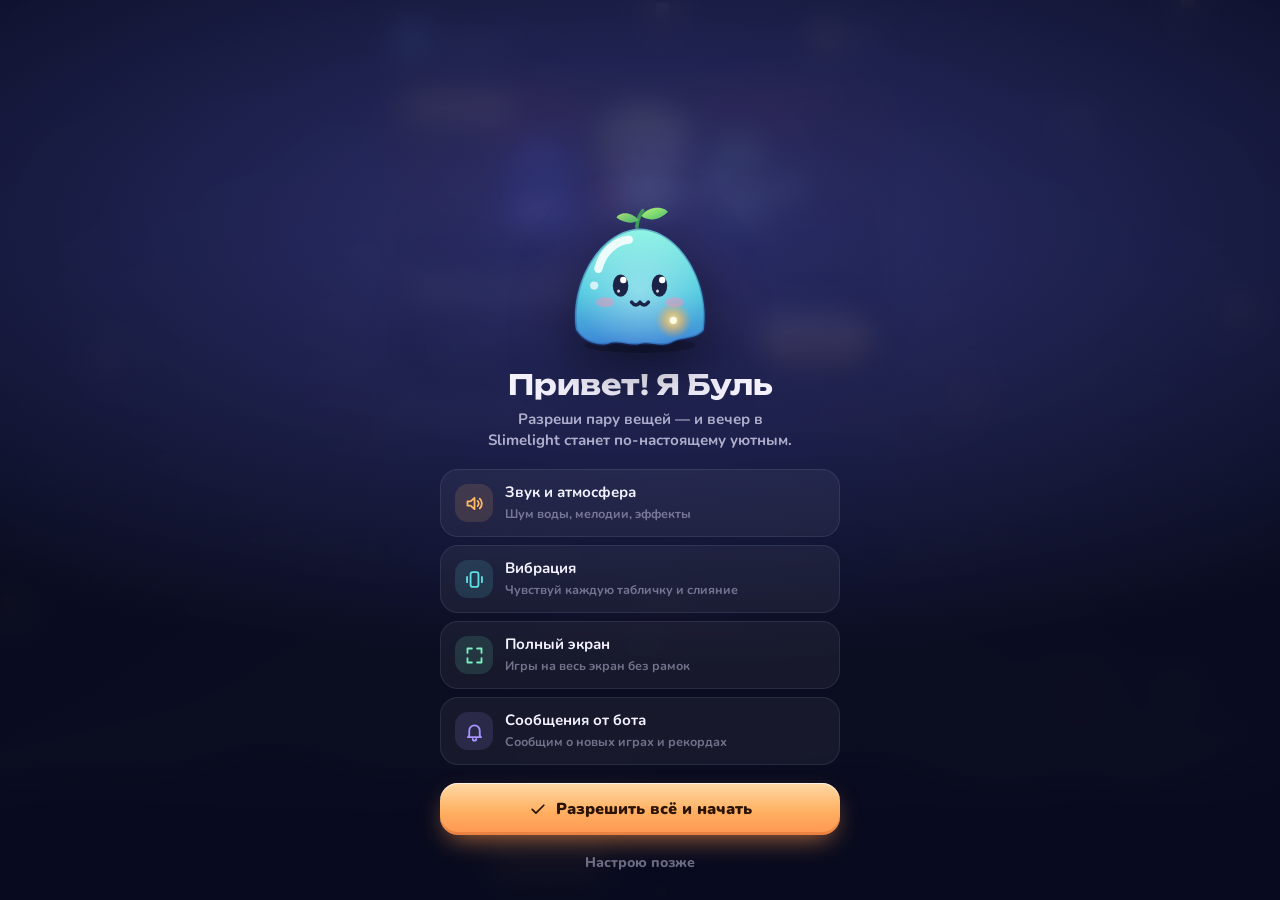
==== commit 37531f74: "Add files via upload" ====
--- a/ПРЕВЬЮ/preview/index.html
+++ b/ПРЕВЬЮ/preview/index.html
@@ -8,7 +8,7 @@
   <title>Slimelight — игровой вечер</title>
   <link rel="preconnect" href="https://fonts.googleapis.com" />
   <link rel="preconnect" href="https://fonts.gstatic.com" crossorigin />
-  <link href="https://fonts.googleapis.com/css2?family=Nunito:wght@600;700;800;900&family=Unbounded:wght@500;600;700;800&display=swap" rel="stylesheet" />
+  <link href="https://fonts.googleapis.com/css2?family=Nunito:wght@600;700;800;900&family=Unbounded:wght@500;600;700;800&family=Pixelify+Sans:wght@500;700&display=swap" rel="stylesheet" />
   <link rel="stylesheet" href="styles.css" />
   <script src="https://telegram.org/js/telegram-web-app.js?57"></script>
 </head>
--- a/ПРЕВЬЮ/preview/styles.css
+++ b/ПРЕВЬЮ/preview/styles.css
@@ -836,3 +836,50 @@
 .tr-res-gold small { color: var(--ink3); font-weight: 800; }
 .tr-res-gold .tr-ic { border-radius: 50%; }
 .tr-res-unlock { margin-bottom: 12px; padding: 10px; border-radius: 12px; font-weight: 900; font-size: 13px; color: #ffe0a8; background: rgba(255,170,80,.12); border: 1px solid rgba(255,170,80,.35); }
+.tr-gl { position: absolute; inset: 0; width: 100%; height: 100%; display: none; pointer-events: none; }
+.tr-root.gl .tr-gl { display: block; }
+.tr-vig { position: absolute; inset: 0; pointer-events: none; display: none; background: radial-gradient(120% 90% at 50% 50%, transparent 55%, rgba(0,0,0,.55) 100%); }
+.tr-root.gl .tr-vig { display: block; }
+/* --- красивые карточки усилений --- */
+.tr-rays { position: absolute; left: 50%; top: 42%; width: 900px; height: 900px; margin: -450px 0 0 -450px; pointer-events: none; opacity: .5;
+  background: repeating-conic-gradient(from 0deg, rgba(255,200,120,.16) 0deg 6deg, transparent 6deg 18deg);
+  -webkit-mask: radial-gradient(circle, #000 0%, transparent 62%); mask: radial-gradient(circle, #000 0%, transparent 62%); animation: trRays 18s linear infinite; }
+.tr-modal.scep .tr-rays { background: repeating-conic-gradient(from 0deg, rgba(120,180,255,.2) 0deg 6deg, transparent 6deg 18deg); }
+@keyframes trRays { to { transform: rotate(360deg); } }
+.tr-m-kicker { position: relative; font-size: 11px; font-weight: 900; letter-spacing: .22em; text-transform: uppercase; color: #ffcf8a; opacity: .85; animation: trCard .5s var(--ease-spring) both; }
+.tr-modal.scep .tr-m-kicker { color: #9fd4ff; }
+.tr-m-title { position: relative; background: linear-gradient(180deg, #fff8e6 0%, #ffd27a 55%, #ff9a4a 100%); -webkit-background-clip: text; background-clip: text; color: transparent; filter: drop-shadow(0 0 14px rgba(255,160,80,.55)); animation: trTitle .6s var(--ease-spring) both; font-size: 30px; }
+.tr-modal.scep .tr-m-title { background: linear-gradient(180deg, #ffffff, #9fd4ff 60%, #4f8fff); -webkit-background-clip: text; background-clip: text; filter: drop-shadow(0 0 16px rgba(80,160,255,.7)); }
+@keyframes trTitle { from { opacity: 0; transform: scale(1.6); letter-spacing: .3em; } to { opacity: 1; transform: none; } }
+.tr-card { overflow: hidden; isolation: isolate; transition: transform .25s var(--ease-out), opacity .3s, filter .3s; }
+.tr-card::before { content: ''; position: absolute; inset: -40% -60%; z-index: -1; background: linear-gradient(105deg, transparent 40%, rgba(255,240,210,.22) 50%, transparent 60%); transform: translateX(-60%); animation: trShine 2.8s ease-in-out infinite; animation-delay: calc(var(--d, 0) * 1s + .6s); pointer-events: none; }
+@keyframes trShine { 0%, 55% { transform: translateX(-60%); } 85%, 100% { transform: translateX(60%); } }
+.tr-card::after { content: ''; position: absolute; inset: 0; border-radius: inherit; pointer-events: none; box-shadow: inset 0 0 0 1px color-mix(in srgb, var(--cc) 55%, transparent), inset 0 0 26px -8px var(--cc); opacity: .8; animation: trGlow 2.2s ease-in-out infinite; }
+@keyframes trGlow { 50% { opacity: .35; } }
+.tr-card-ic { position: relative; animation: trFloat 2.6s ease-in-out infinite; }
+.tr-card-ic::after { content: ''; position: absolute; inset: -14px; z-index: -1; border-radius: 50%; background: radial-gradient(circle, color-mix(in srgb, var(--cc) 55%, transparent), transparent 70%); animation: trGlow 1.8s ease-in-out infinite; }
+@keyframes trFloat { 50% { transform: translateY(-3px); } }
+.tr-card.picked { transform: scale(1.08); filter: brightness(1.5) drop-shadow(0 0 22px var(--cc)); z-index: 2; }
+.tr-card.gone { opacity: 0; transform: translateY(30px) scale(.9); }
+.tr-modal.out { animation: fadeOut .4s .12s both; }
+/* --- пиксельный стиль забега --- */
+.tr-cv { image-rendering: pixelated; }
+.tr-run .tr-plaque b, .tr-run .tr-timeline span, .tr-run .tr-lvl b, .tr-run .tr-hp span, .tr-run .tr-ech-pill, .tr-banner-pop b, .tr-m-title, .tr-card b { font-family: 'Pixelify Sans', var(--f-display); letter-spacing: .02em; }
+.tr-rooms { display: flex; gap: 4px; }
+.tr-rooms i { width: 10px; height: 10px; border-radius: 2px; background: rgba(0,0,0,.55); box-shadow: inset 0 0 0 1px rgba(200,170,255,.45); }
+.tr-rooms i.done { background: #b89aff; }
+.tr-rooms i.cur { background: #ffd27a; box-shadow: 0 0 8px rgba(255,210,122,.8); }
+.tr-rooms i.last { width: 13px; background-image: radial-gradient(circle, #ff6fb0 35%, transparent 40%); }
+/* редкость карточек */
+.tr-card .tr-card-top { color: var(--rc); text-shadow: 0 0 8px color-mix(in srgb, var(--rc) 60%, transparent); }
+.tr-card.r-common { border-color: #6a7080; }
+.tr-card.r-rare { border-color: #4fa8ff; background: linear-gradient(180deg, #1f3458, #16243e 60%, #121c30); }
+.tr-card.r-epic { border-color: #b45cff; background: linear-gradient(180deg, #3a1f5a, #2a1544 60%, #1e1032); box-shadow: 0 0 24px -6px rgba(180,92,255,.7), 0 16px 30px -12px #000; }
+.tr-card.r-legendary { border-color: #ffb52e; background: linear-gradient(180deg, #5a3a10, #3a240a 60%, #2a1a06); box-shadow: 0 0 30px -4px rgba(255,181,46,.8), 0 16px 30px -12px #000; }
+.tr-card.r-legendary::after { box-shadow: inset 0 0 0 2px #ffb52e, inset 0 0 30px -6px #ffb52e; }
+.tr-card.r-rare .tr-card-tag { color: #08203f; background: linear-gradient(180deg, #e0f2ff, #6fb0ff); }
+.tr-card.r-epic .tr-card-tag { color: #1e0a33; background: linear-gradient(180deg, #f0d8ff, #b45cff); }
+.tr-card.r-legendary .tr-card-tag { color: #3a2408; background: linear-gradient(180deg, #fff3c0, #ffb52e); }
+.tr-card.r-common .tr-card-tag { color: #20242c; background: linear-gradient(180deg, #f2f4f8, #b8c0cc); }
+.tr-hero-art img { image-rendering: pixelated; }
+.feat-heroes img { image-rendering: pixelated; }
